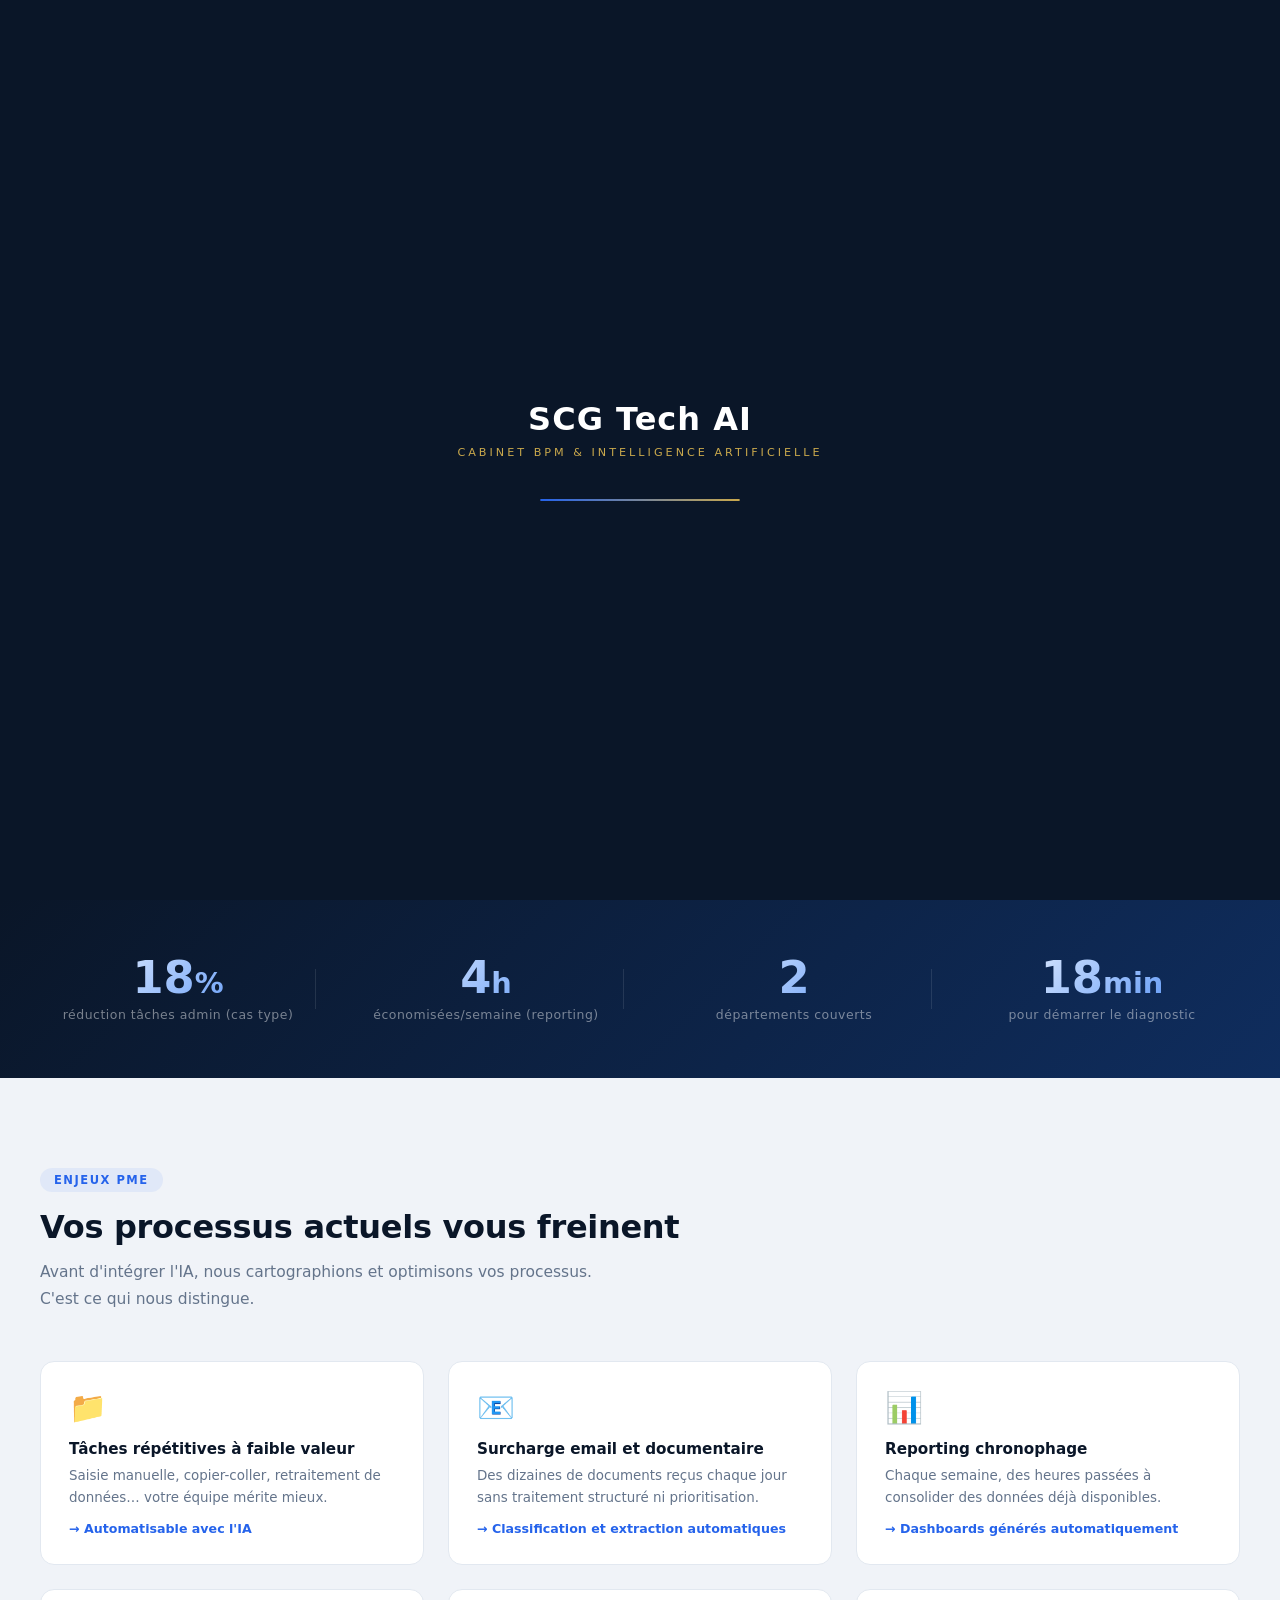
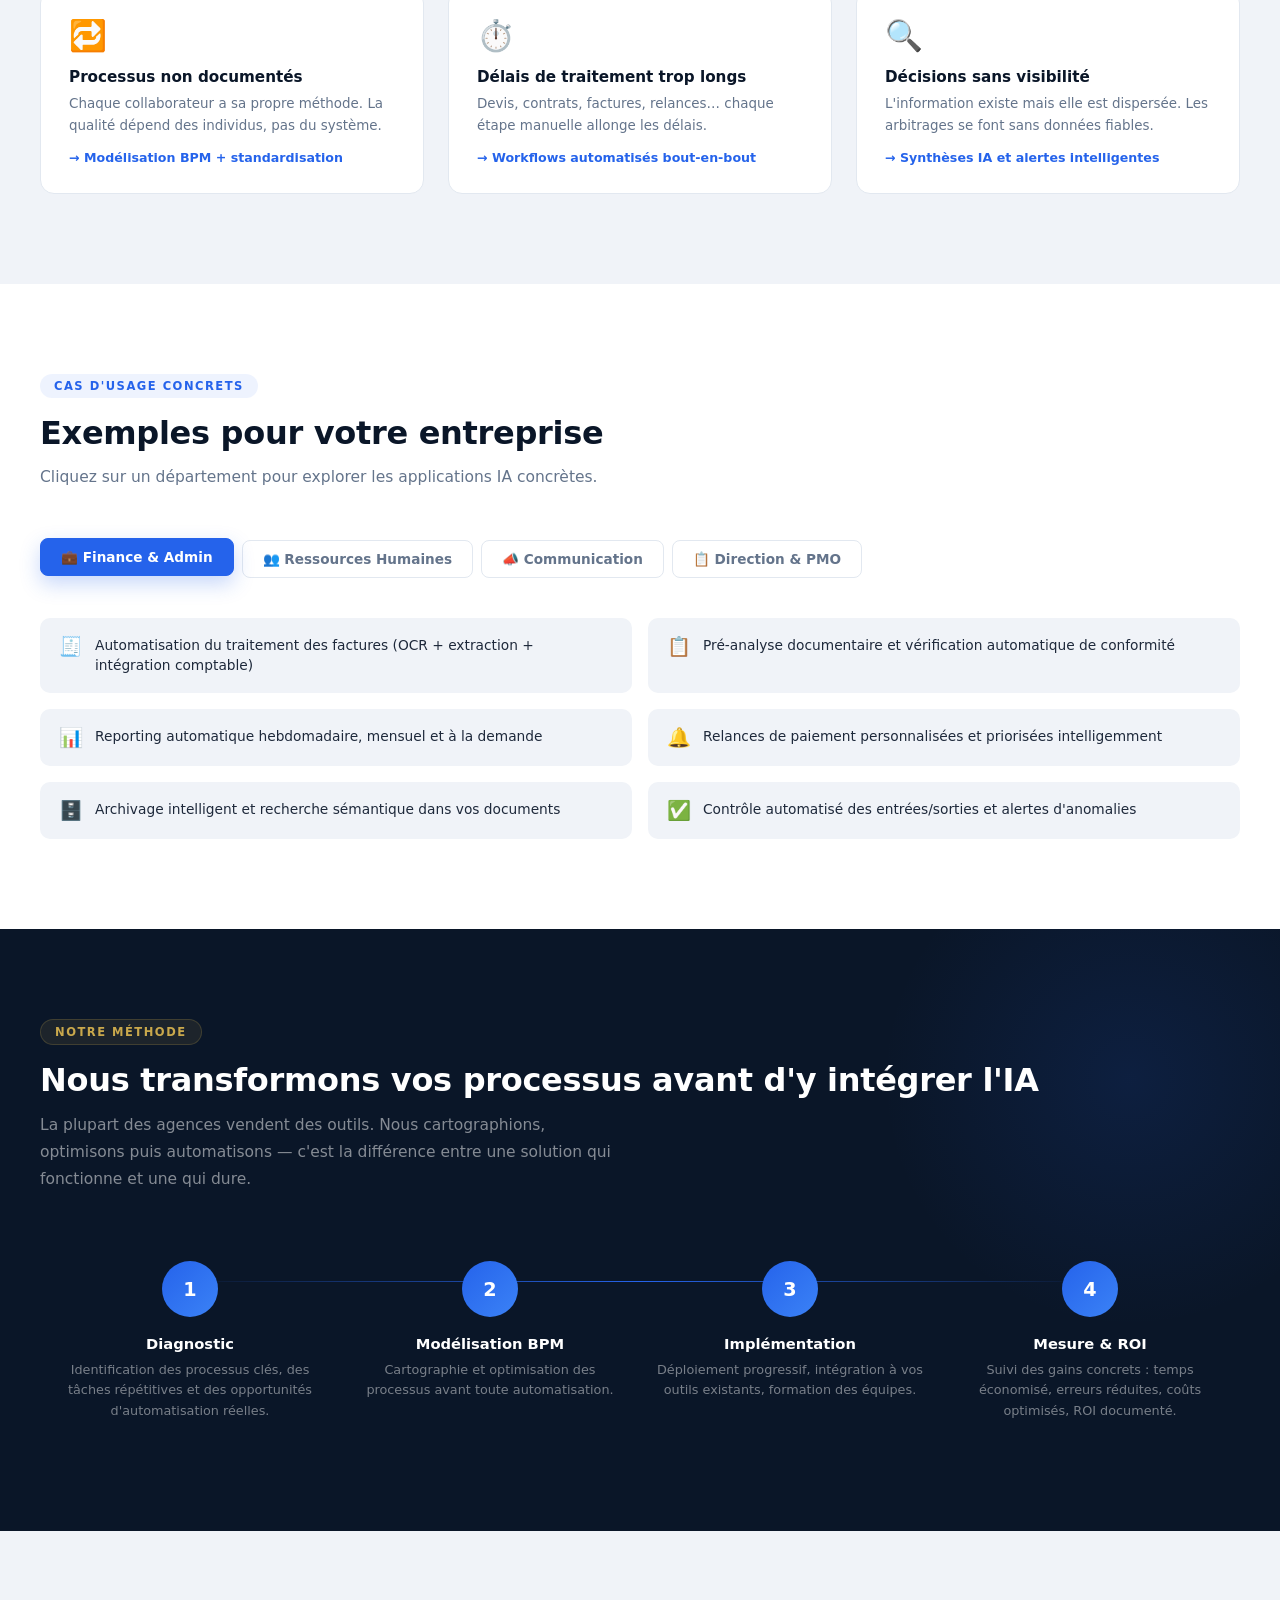
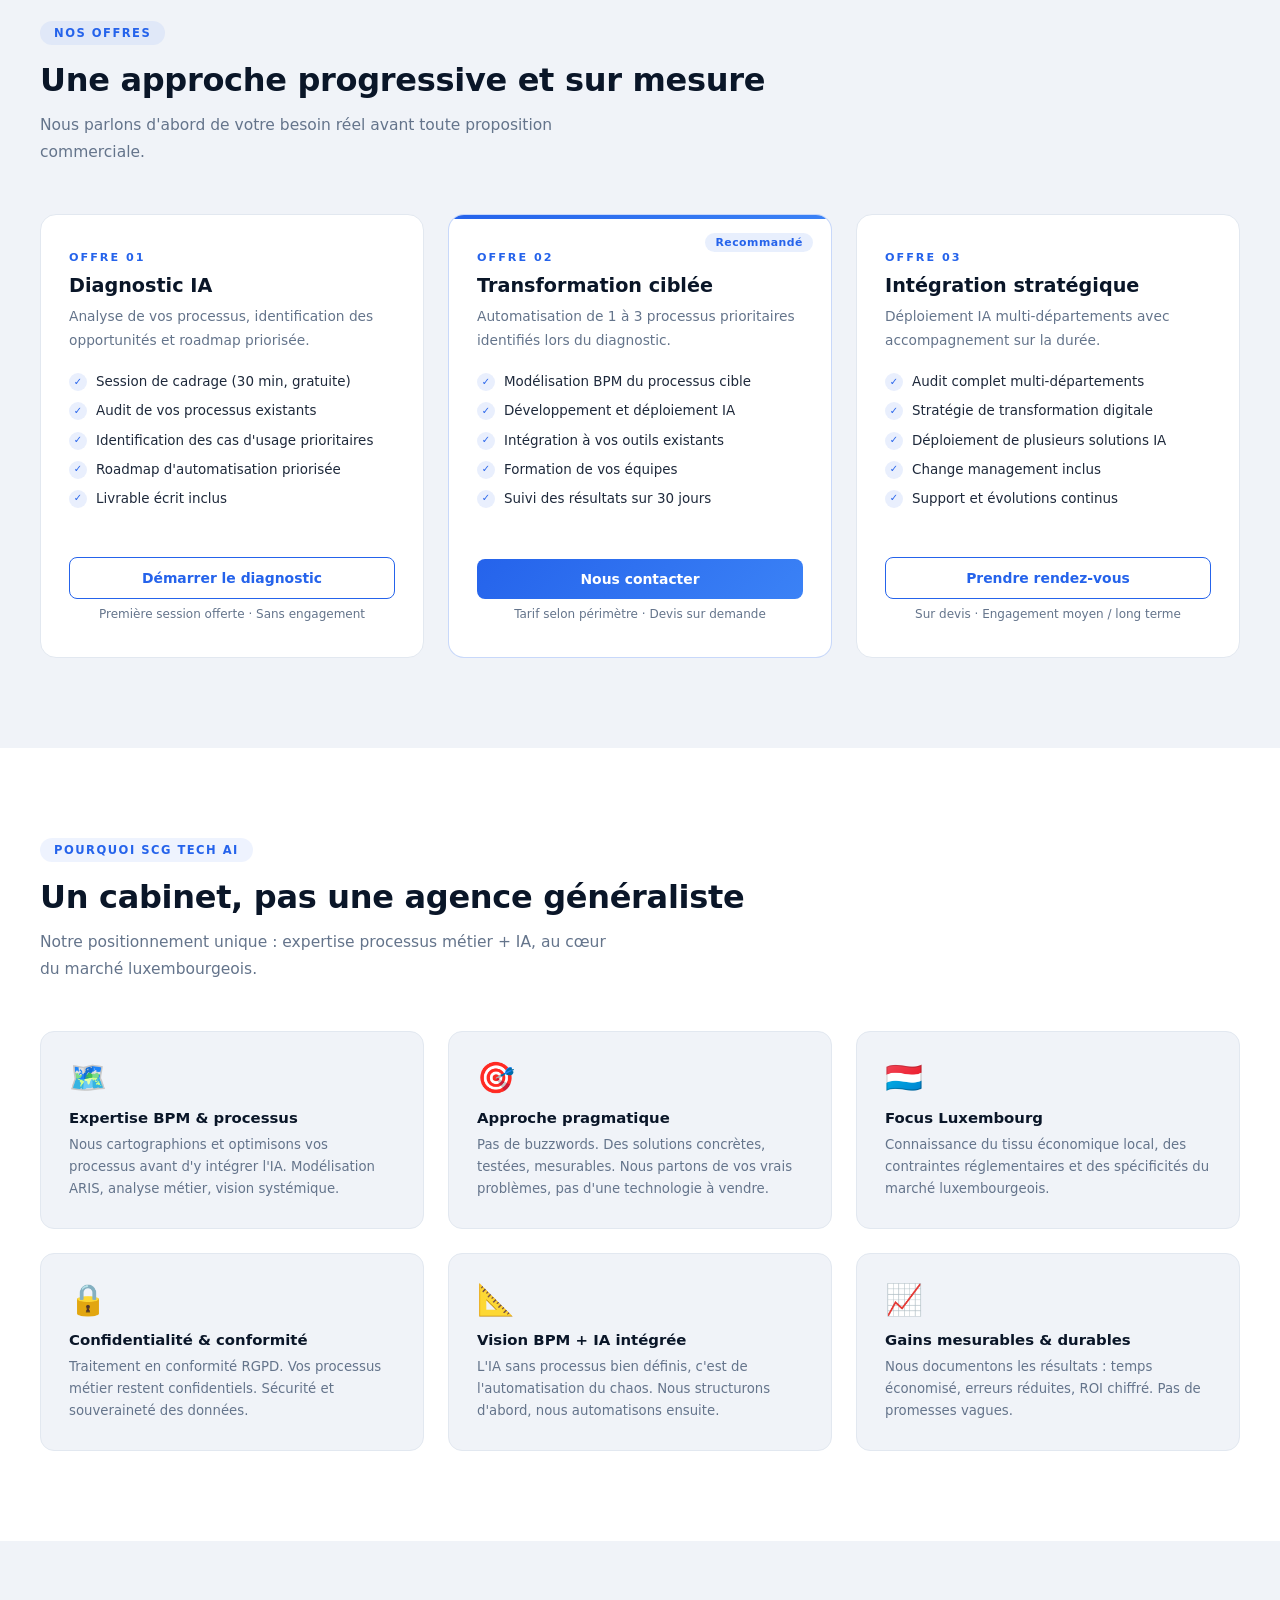
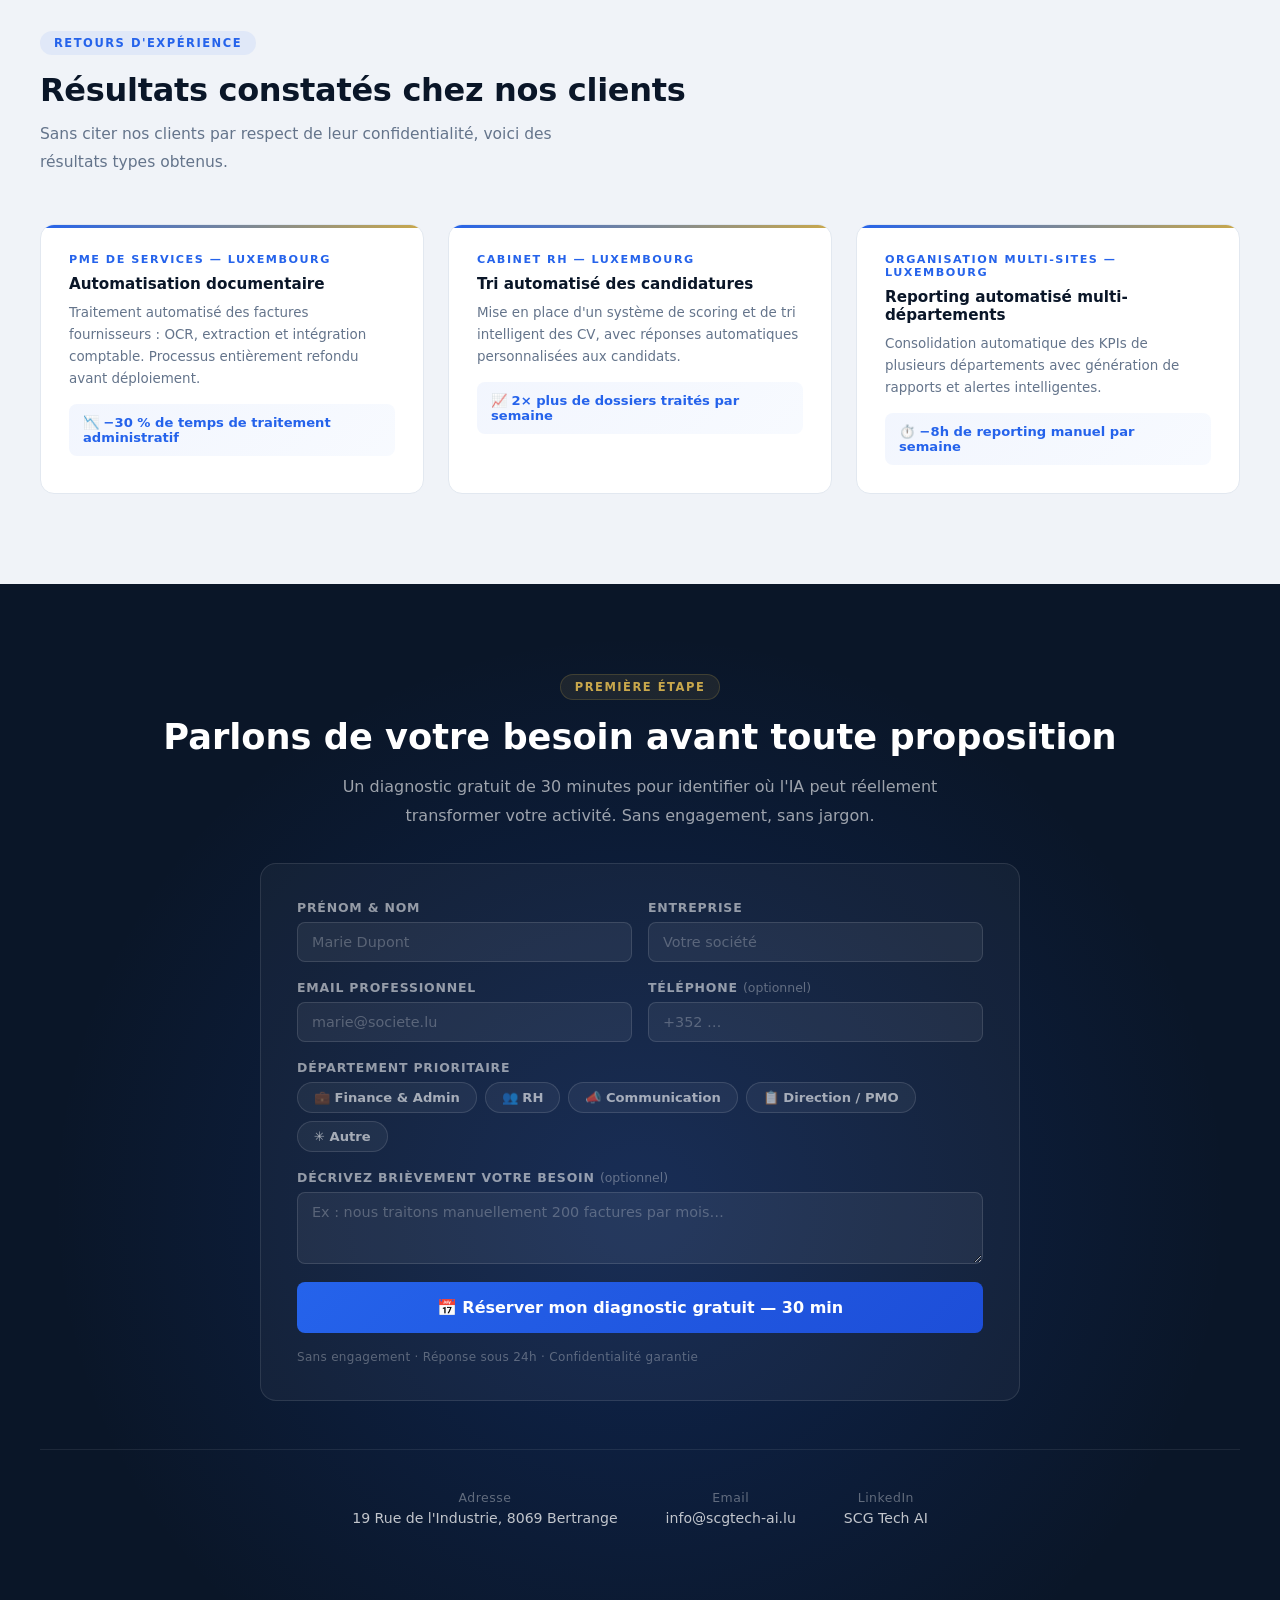
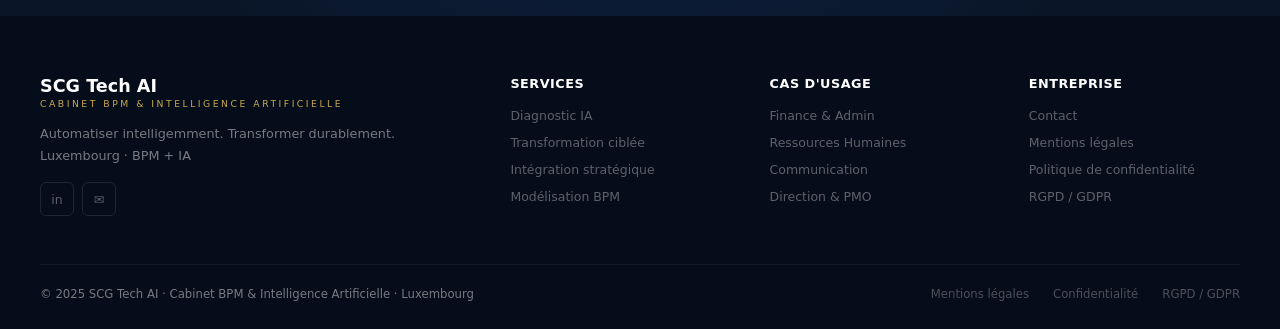
==== index.html @ 3c5a9701 "Rename remixed-bf9fddca (2).html to index.html" ====
<!DOCTYPE html>
<html lang="fr">
<head>
<meta charset="UTF-8">
<meta name="viewport" content="width=device-width, initial-scale=1.0">
<title>SCG Tech AI — L'IA au service de vos processus métier | Luxembourg</title>
<style>
*{margin:0;padding:0;box-sizing:border-box}
:root{
  --navy:#0a1628;--blue:#0f2d5e;--accent:#2563eb;--accent2:#3b82f6;
  --gold:#c9a84c;--gray:#f0f3f8;--text:#1e293b;--muted:#64748b;--white:#fff;
}
html{scroll-behavior:smooth}
body{font-family:'Segoe UI',system-ui,sans-serif;color:var(--text);overflow-x:hidden;background:var(--white)}

/* LOADER */
#loader{position:fixed;inset:0;background:var(--navy);z-index:99999;display:flex;flex-direction:column;align-items:center;justify-content:center;transition:opacity .6s,visibility .6s}
#loader.hide{opacity:0;visibility:hidden}
.loader-logo{font-size:2rem;font-weight:900;color:var(--white);letter-spacing:1px;margin-bottom:8px;animation:pulse 1s ease-in-out infinite}
.loader-sub{font-size:.7rem;color:var(--gold);letter-spacing:3px;text-transform:uppercase;margin-bottom:40px}
.loader-bar-wrap{width:200px;height:2px;background:rgba(255,255,255,.1);border-radius:2px;overflow:hidden}
.loader-bar{height:100%;width:0;background:linear-gradient(90deg,var(--accent),var(--gold));border-radius:2px;transition:width .05s linear}
@keyframes pulse{0%,100%{opacity:.7}50%{opacity:1}}

/* CURSOR */
.cur{width:10px;height:10px;background:var(--accent);border-radius:50%;position:fixed;pointer-events:none;z-index:9999;transition:transform .12s,background .2s;transform:translate(-50%,-50%)}
.cur-ring{width:32px;height:32px;border:1.5px solid rgba(37,99,235,.5);border-radius:50%;position:fixed;pointer-events:none;z-index:9998;transform:translate(-50%,-50%);transition:width .2s,height .2s,border-color .2s}
.cur.hov{transform:translate(-50%,-50%) scale(2.5);background:var(--gold)}
.cur-ring.hov{width:48px;height:48px;border-color:rgba(201,168,76,.6)}

/* LANG SWITCHER */
.lang-switch{display:flex;gap:4px;align-items:center}
.lang-btn{background:transparent;border:1px solid rgba(255,255,255,.2);color:rgba(255,255,255,.6);padding:5px 10px;border-radius:5px;font-size:.78rem;font-weight:700;cursor:pointer;transition:all .25s;letter-spacing:.5px;font-family:inherit}
.lang-btn.active{background:var(--gold);border-color:var(--gold);color:var(--navy)}
.lang-btn:not(.active):hover{border-color:rgba(255,255,255,.5);color:var(--white)}

/* HEADER */
header{position:fixed;top:0;width:100%;z-index:1000;transition:all .5s}
header.scrolled{background:rgba(10,22,40,.96);backdrop-filter:blur(20px);border-bottom:1px solid rgba(255,255,255,.06)}
nav{max-width:1200px;margin:0 auto;padding:0 40px;display:flex;justify-content:space-between;align-items:center;height:72px;gap:1rem}
.logo{display:flex;flex-direction:column;line-height:1.15}
.logo-main{font-size:1.2rem;font-weight:900;color:var(--white);letter-spacing:.5px}
.logo-sub{font-size:.58rem;color:var(--gold);letter-spacing:2.5px;text-transform:uppercase}
.nav-links{display:flex;list-style:none;gap:1.5rem}
.nav-links a{color:rgba(255,255,255,.65);text-decoration:none;font-size:.85rem;font-weight:500;position:relative;transition:color .2s}
.nav-links a::after{content:'';position:absolute;bottom:-4px;left:0;width:0;height:1px;background:var(--gold);transition:width .35s}
.nav-links a:hover{color:var(--white)}
.nav-links a:hover::after{width:100%}
.nav-right{display:flex;align-items:center;gap:12px}
.nav-cta{background:var(--accent);color:var(--white);padding:9px 18px;border-radius:6px;font-size:.82rem;font-weight:700;text-decoration:none;transition:all .3s;white-space:nowrap}
.nav-cta:hover{box-shadow:0 6px 20px rgba(37,99,235,.5);transform:translateY(-1px)}

/* HERO */
.hero{min-height:100vh;background:var(--navy);position:relative;display:flex;align-items:center;overflow:hidden}
canvas#ptc{position:absolute;inset:0}
.hero-grid{position:absolute;inset:0;background-image:linear-gradient(rgba(37,99,235,.04) 1px,transparent 1px),linear-gradient(90deg,rgba(37,99,235,.04) 1px,transparent 1px);background-size:64px 64px;animation:gridDrift 25s linear infinite}
@keyframes gridDrift{to{transform:translateY(64px)}}
.hero-orb1{position:absolute;width:700px;height:700px;background:radial-gradient(circle,rgba(37,99,235,.18) 0%,transparent 65%);top:-200px;right:-150px;animation:orbFloat 7s ease-in-out infinite}
.hero-orb2{position:absolute;width:400px;height:400px;background:radial-gradient(circle,rgba(201,168,76,.08) 0%,transparent 65%);bottom:-100px;left:50px;animation:orbFloat 9s ease-in-out infinite reverse}
@keyframes orbFloat{0%,100%{transform:translate(0,0) scale(1)}50%{transform:translate(20px,-30px) scale(1.05)}}
.hero-inner{max-width:1200px;margin:0 auto;padding:0 40px;position:relative;z-index:2;display:grid;grid-template-columns:1fr 1fr;gap:4rem;align-items:center;width:100%}
.hero-badge{display:inline-flex;align-items:center;gap:8px;background:rgba(201,168,76,.1);border:1px solid rgba(201,168,76,.3);color:var(--gold);padding:7px 16px;border-radius:30px;font-size:.72rem;font-weight:700;letter-spacing:1.5px;text-transform:uppercase;margin-bottom:1.5rem}
.badge-dot{width:6px;height:6px;background:var(--gold);border-radius:50%;animation:blink 1.5s infinite}
@keyframes blink{0%,100%{opacity:1}50%{opacity:.2}}
.hero h1{font-size:3rem;font-weight:900;color:var(--white);line-height:1.15;margin-bottom:1.2rem;letter-spacing:-.5px}
.typed-text{color:transparent;background:linear-gradient(135deg,var(--accent2),var(--gold));-webkit-background-clip:text;-webkit-text-fill-color:transparent;background-clip:text}
.typed-cursor{color:var(--gold);animation:blink 1s infinite;font-weight:300}
.hero-sub{font-size:1rem;color:rgba(255,255,255,.65);margin-bottom:1.5rem;line-height:1.8;max-width:460px}
.hero-intro{background:rgba(255,255,255,.04);border-left:2px solid var(--gold);padding:14px 18px;border-radius:0 8px 8px 0;margin-bottom:2rem;font-size:.86rem;color:rgba(255,255,255,.68);line-height:1.8;max-width:480px}
.hero-btns{display:flex;gap:12px;flex-wrap:wrap}
.btn-p{background:linear-gradient(135deg,var(--accent),#1d4ed8);color:var(--white);padding:14px 26px;border-radius:8px;font-weight:700;font-size:.9rem;text-decoration:none;transition:all .3s;position:relative;overflow:hidden;display:inline-flex;align-items:center;gap:8px;border:none;cursor:pointer;font-family:inherit}
.btn-p:hover{transform:translateY(-3px);box-shadow:0 14px 36px rgba(37,99,235,.45)}
.btn-o{background:transparent;color:var(--white);padding:14px 26px;border-radius:8px;border:1px solid rgba(255,255,255,.25);font-weight:600;font-size:.9rem;text-decoration:none;transition:all .3s}
.btn-o:hover{border-color:var(--gold);color:var(--gold);transform:translateY(-3px)}
.hero-cards{display:flex;flex-direction:column;gap:10px}
.hc{background:rgba(255,255,255,.04);border:1px solid rgba(255,255,255,.07);border-radius:12px;padding:14px 18px;display:flex;align-items:center;gap:14px;cursor:default;position:relative;overflow:hidden;transition:all .4s}
.hc::before{content:'';position:absolute;left:0;top:0;bottom:0;width:3px;background:linear-gradient(to bottom,var(--accent),var(--gold));transform:scaleY(0);transition:transform .4s;transform-origin:bottom}
.hc:hover::before{transform:scaleY(1)}
.hc:hover{background:rgba(37,99,235,.1);border-color:rgba(37,99,235,.3);transform:translateX(6px)}
.hc-ico{font-size:1.3rem;min-width:28px;text-align:center}
.hc-t{font-weight:700;color:var(--white);font-size:.87rem;margin-bottom:2px}
.hc-d{font-size:.75rem;color:rgba(255,255,255,.45);line-height:1.4}
.hero-scroll{position:absolute;bottom:32px;left:50%;transform:translateX(-50%);display:flex;flex-direction:column;align-items:center;gap:6px;color:rgba(255,255,255,.25);font-size:.68rem;letter-spacing:1.5px;text-transform:uppercase;z-index:2;cursor:pointer;transition:color .3s}
.hero-scroll:hover{color:rgba(255,255,255,.5)}
.scroll-mouse{width:22px;height:36px;border:1.5px solid rgba(255,255,255,.2);border-radius:20px;position:relative}
.scroll-dot{width:4px;height:4px;background:rgba(255,255,255,.4);border-radius:50%;position:absolute;top:8px;left:50%;transform:translateX(-50%);animation:scrollDot 2s ease-in-out infinite}
@keyframes scrollDot{0%{opacity:1;transform:translateX(-50%) translateY(0)}100%{opacity:0;transform:translateX(-50%) translateY(14px)}}

/* COUNTERS */
.counters{background:linear-gradient(135deg,var(--navy),var(--blue));padding:56px 40px}
.counters-in{max-width:1200px;margin:0 auto;display:grid;grid-template-columns:repeat(4,1fr);gap:2rem;text-align:center}
.cnt{position:relative}
.cnt::after{content:'';position:absolute;top:50%;right:0;width:1px;height:40px;transform:translateY(-50%);background:rgba(255,255,255,.1)}
.cnt:last-child::after{display:none}
.cnt-val{font-size:2.8rem;font-weight:900;line-height:1;margin-bottom:6px;background:linear-gradient(135deg,var(--white),var(--accent2));-webkit-background-clip:text;-webkit-text-fill-color:transparent;background-clip:text}
.cnt-suf{font-size:1.8rem}
.cnt-lbl{font-size:.78rem;color:rgba(255,255,255,.45);letter-spacing:.5px}

/* SECTION */
section{padding:90px 40px}
.si{max-width:1200px;margin:0 auto}
.stag{display:inline-block;background:rgba(37,99,235,.08);color:var(--accent);padding:5px 14px;border-radius:20px;font-size:.72rem;font-weight:700;letter-spacing:1.5px;text-transform:uppercase;margin-bottom:1rem}
.stit{font-size:2rem;font-weight:900;color:var(--navy);margin-bottom:.8rem;letter-spacing:-.3px}
.sdesc{font-size:.97rem;color:var(--muted);max-width:580px;line-height:1.75;margin-bottom:3rem}

/* PROBLEMS */
.problems{background:var(--gray)}
.pg{display:grid;grid-template-columns:repeat(3,1fr);gap:1.5rem}
.pc{background:var(--white);border-radius:14px;padding:28px;border:1px solid #e2e8f0;transition:all .4s;cursor:default;position:relative;overflow:hidden}
.pc-line{position:absolute;bottom:0;left:0;right:0;height:3px;background:linear-gradient(90deg,var(--accent),var(--accent2));transform:scaleX(0);transition:transform .45s;transform-origin:left}
.pc:hover .pc-line{transform:scaleX(1)}
.pc:hover{transform:translateY(-6px);box-shadow:0 20px 48px rgba(15,31,61,.1)}
.pc-ico{font-size:1.9rem;margin-bottom:14px;display:block;transition:transform .3s}
.pc:hover .pc-ico{transform:scale(1.18) rotate(-5deg)}
.pc h3{font-size:.95rem;font-weight:800;color:var(--navy);margin-bottom:7px}
.pc p{font-size:.84rem;color:var(--muted);line-height:1.65;margin-bottom:12px}
.pc-sol{font-size:.79rem;font-weight:700;color:var(--accent)}

/* TABS */
.usecases{background:var(--white)}
.tabs{display:flex;gap:8px;margin-bottom:2.5rem;flex-wrap:wrap}
.tab{padding:10px 20px;border-radius:8px;border:1.5px solid #e2e8f0;font-size:.85rem;font-weight:600;cursor:pointer;transition:all .3s;background:var(--white);color:var(--muted);font-family:inherit}
.tab.active{background:var(--accent);color:var(--white);border-color:var(--accent);box-shadow:0 8px 20px rgba(37,99,235,.25);transform:translateY(-2px)}
.tab:not(.active):hover{border-color:var(--accent);color:var(--accent);transform:translateY(-2px)}
.tab-panel{display:none;animation:tabIn .35s ease}
.tab-panel.active{display:grid;grid-template-columns:1fr 1fr;gap:1rem}
@keyframes tabIn{from{opacity:0;transform:translateY(8px)}to{opacity:1;transform:translateY(0)}}
.uci{background:var(--gray);border-radius:10px;padding:16px 18px;display:flex;align-items:flex-start;gap:12px;border:1px solid transparent;transition:all .35s;cursor:default}
.uci:hover{background:rgba(37,99,235,.05);border-color:rgba(37,99,235,.15);transform:translateX(5px)}
.uci-ico{font-size:1.2rem;min-width:24px}
.uci-txt{font-size:.86rem;color:var(--text);line-height:1.5;font-weight:500}

/* METHODOLOGY */
.methodology{background:var(--navy);position:relative;overflow:hidden}
.mgl{position:absolute;width:500px;height:500px;background:radial-gradient(circle,rgba(37,99,235,.12) 0%,transparent 70%);top:-100px;right:-100px;pointer-events:none}
.methodology .stag{background:rgba(201,168,76,.1);color:var(--gold);border:1px solid rgba(201,168,76,.2)}
.methodology .stit{color:var(--white)}
.methodology .sdesc{color:rgba(255,255,255,.5)}
.steps{display:grid;grid-template-columns:repeat(4,1fr);gap:0;position:relative}
.steps-line{position:absolute;top:40px;left:12%;right:12%;height:1px;background:linear-gradient(90deg,transparent,rgba(37,99,235,.5),var(--accent),rgba(37,99,235,.5),transparent)}
.stp{text-align:center;padding:20px 16px;position:relative;z-index:1;cursor:default}
.stp-n{width:56px;height:56px;background:linear-gradient(135deg,var(--accent),var(--accent2));color:var(--white);border-radius:50%;display:flex;align-items:center;justify-content:center;font-size:1.2rem;font-weight:900;margin:0 auto 18px;transition:all .35s;box-shadow:0 0 0 0 rgba(37,99,235,.3)}
.stp:hover .stp-n{box-shadow:0 0 0 12px rgba(37,99,235,.15);transform:scale(1.12)}
.stp h3{font-size:.92rem;font-weight:800;color:var(--white);margin-bottom:8px}
.stp p{font-size:.8rem;color:rgba(255,255,255,.45);line-height:1.6}

/* OFFERS */
.offers{background:var(--gray)}
.og{display:grid;grid-template-columns:repeat(3,1fr);gap:1.5rem}
.ofc{background:var(--white);border-radius:16px;padding:36px 28px;border:1px solid #e2e8f0;transition:all .45s;position:relative;overflow:hidden;display:flex;flex-direction:column}
.ofc-top-bar{position:absolute;top:0;left:0;right:0;height:4px;background:linear-gradient(90deg,var(--accent),var(--accent2));transform:scaleX(0);transition:transform .4s;transform-origin:left}
.ofc.feat .ofc-top-bar,.ofc:hover .ofc-top-bar{transform:scaleX(1)}
.ofc.feat{border-color:rgba(37,99,235,.25);border-width:1.5px}
.ofc:hover{transform:translateY(-8px);box-shadow:0 28px 60px rgba(15,31,61,.12)}
.feat-badge{position:absolute;top:18px;right:18px;background:rgba(37,99,235,.1);color:var(--accent);font-size:.68rem;font-weight:700;padding:3px 10px;border-radius:20px;letter-spacing:.5px}
.ofc-num{font-size:.7rem;font-weight:700;color:var(--accent);letter-spacing:2px;text-transform:uppercase;margin-bottom:10px}
.ofc h3{font-size:1.2rem;font-weight:900;color:var(--navy);margin-bottom:8px}
.ofc-desc{font-size:.86rem;color:var(--muted);margin-bottom:20px;line-height:1.7}
.ofc-feats{list-style:none;display:flex;flex-direction:column;gap:9px;margin-bottom:auto;padding-bottom:24px}
.ofc-feats li{font-size:.84rem;color:var(--text);display:flex;align-items:flex-start;gap:9px;line-height:1.5}
.fchk{width:18px;height:18px;min-width:18px;background:rgba(37,99,235,.1);border-radius:50%;display:flex;align-items:center;justify-content:center;font-size:.62rem;color:var(--accent);font-weight:700;margin-top:1px}
.obtn{display:block;text-align:center;padding:12px;border-radius:8px;font-weight:700;font-size:.87rem;text-decoration:none;transition:all .3s;margin-top:24px}
.obtn-o{border:1.5px solid var(--accent);color:var(--accent)}
.obtn-o:hover{background:var(--accent);color:var(--white)}
.obtn-f{background:linear-gradient(135deg,var(--accent),var(--accent2));color:var(--white)}
.obtn-f:hover{transform:translateY(-2px);box-shadow:0 8px 24px rgba(37,99,235,.35)}
.onote{font-size:.75rem;color:var(--muted);text-align:center;margin-top:8px}

/* WHY */
.why{background:var(--white)}
.wg{display:grid;grid-template-columns:repeat(3,1fr);gap:1.5rem}
.wc{padding:28px;border-radius:14px;background:var(--gray);border:1px solid #e2e8f0;transition:all .4s;cursor:default;overflow:hidden;position:relative}
.wc::after{content:'';position:absolute;inset:0;background:linear-gradient(135deg,rgba(37,99,235,.05),transparent);opacity:0;transition:opacity .4s}
.wc:hover::after{opacity:1}
.wc:hover{transform:translateY(-5px);box-shadow:0 16px 40px rgba(15,31,61,.08);border-color:rgba(37,99,235,.2)}
.wc-ico{font-size:1.9rem;margin-bottom:13px;display:block;transition:transform .3s;position:relative;z-index:1}
.wc:hover .wc-ico{transform:scale(1.2) rotate(-6deg)}
.wc h3{font-size:.93rem;font-weight:800;color:var(--navy);margin-bottom:7px;position:relative;z-index:1}
.wc p{font-size:.83rem;color:var(--muted);line-height:1.65;position:relative;z-index:1}

/* CASES */
.cases{background:var(--gray)}
.cg{display:grid;grid-template-columns:repeat(3,1fr);gap:1.5rem}
.cc{background:var(--white);border-radius:14px;padding:28px;border:1px solid #e2e8f0;transition:all .4s;overflow:hidden;position:relative}
.cc-line{position:absolute;top:0;left:0;right:0;height:3px;background:linear-gradient(90deg,var(--accent),var(--gold))}
.cc:hover{transform:translateY(-6px);box-shadow:0 20px 50px rgba(15,31,61,.1)}
.cc-sec{font-size:.7rem;font-weight:700;color:var(--accent);letter-spacing:1.5px;text-transform:uppercase;margin-bottom:9px}
.cc h3{font-size:.95rem;font-weight:800;color:var(--navy);margin-bottom:9px}
.cc p{font-size:.84rem;color:var(--muted);line-height:1.65}
.cc-res{margin-top:14px;background:linear-gradient(135deg,rgba(37,99,235,.06),rgba(59,130,246,.04));border-radius:8px;padding:11px 14px;font-size:.82rem;color:var(--accent);font-weight:700;display:flex;align-items:center;gap:8px}

/* CTA / FORM */
.cta-f{background:var(--navy);position:relative;overflow:hidden;text-align:center}
.cta-bg-glow{position:absolute;inset:0;background:radial-gradient(ellipse at 50% 60%,rgba(37,99,235,.2) 0%,transparent 65%)}
.cta-f h2{font-size:2.2rem;font-weight:900;color:var(--white);margin-bottom:1rem;position:relative;z-index:1}
.cta-f>div>p{font-size:1rem;color:rgba(255,255,255,.6);max-width:600px;margin:0 auto 2rem;line-height:1.8;position:relative;z-index:1}
.cta-contacts{display:flex;justify-content:center;gap:3rem;flex-wrap:wrap;padding-top:2.5rem;border-top:1px solid rgba(255,255,255,.08);position:relative;z-index:1;margin-top:3rem}
.ctact{display:flex;flex-direction:column;align-items:center;gap:5px}
.ctact span{font-size:.78rem;color:rgba(255,255,255,.35);letter-spacing:.5px}
.ctact a{font-size:.88rem;color:rgba(255,255,255,.75);text-decoration:none;font-weight:500;transition:color .2s}
.ctact a:hover{color:var(--white)}
.diag-form{background:rgba(255,255,255,.04);border:1px solid rgba(255,255,255,.1);border-radius:16px;padding:36px;margin:0 auto 2rem;max-width:760px;text-align:left;position:relative;z-index:1}
.form-grid{display:flex;flex-direction:column;gap:18px}
.fg-row{display:grid;grid-template-columns:1fr 1fr;gap:16px}
.fi-wrap{display:flex;flex-direction:column;gap:7px}
.fi-wrap label{font-size:.78rem;font-weight:700;color:rgba(255,255,255,.55);letter-spacing:.8px;text-transform:uppercase}
.fi-wrap .opt{font-weight:400;text-transform:none;letter-spacing:0;opacity:.6}
.fi-wrap input,.fi-wrap textarea{background:rgba(255,255,255,.06);border:1px solid rgba(255,255,255,.12);border-radius:8px;padding:11px 14px;color:var(--white);font-size:.9rem;font-family:inherit;transition:all .3s;outline:none;resize:vertical}
.fi-wrap input::placeholder,.fi-wrap textarea::placeholder{color:rgba(255,255,255,.25)}
.fi-wrap input:focus,.fi-wrap textarea:focus{border-color:rgba(37,99,235,.6);background:rgba(37,99,235,.08);box-shadow:0 0 0 3px rgba(37,99,235,.15)}
.dept-chips{display:flex;flex-wrap:wrap;gap:8px}
.chip{background:rgba(255,255,255,.05);border:1px solid rgba(255,255,255,.12);border-radius:30px;padding:7px 16px;color:rgba(255,255,255,.6);font-size:.82rem;font-weight:600;cursor:pointer;transition:all .25s;font-family:inherit}
.chip:hover{border-color:rgba(37,99,235,.5);color:var(--white)}
.chip.selected{background:rgba(37,99,235,.25);border-color:var(--accent);color:var(--white)}
.submit-btn{border:none;cursor:pointer;width:100%}
.form-note{font-size:.75rem;color:rgba(255,255,255,.3);text-align:center;margin-top:10px;letter-spacing:.3px}
.form-error{background:rgba(220,53,69,.15);border:1px solid rgba(220,53,69,.4);color:#ff8a8a;border-radius:8px;padding:10px 14px;font-size:.84rem;margin-bottom:10px;width:100%}
.diag-success{background:rgba(255,255,255,.04);border:1px solid rgba(37,99,235,.3);border-radius:16px;padding:48px 36px;margin:0 auto 2rem;max-width:600px;text-align:center;position:relative;z-index:1;animation:fadeUp .5s ease}
.success-ico{font-size:3rem;margin-bottom:16px}
.diag-success h3{font-size:1.5rem;font-weight:900;color:var(--white);margin-bottom:12px}
.diag-success p{font-size:.95rem;color:rgba(255,255,255,.65);line-height:1.7;margin-bottom:8px}
.diag-success a{color:var(--accent2);text-decoration:none}

/* FOOTER */
footer{background:#050d1a;color:rgba(255,255,255,.45);padding:60px 40px 28px}
.fi{max-width:1200px;margin:0 auto}
.fg{display:grid;grid-template-columns:2fr 1fr 1fr 1fr;gap:3rem;margin-bottom:3rem}
.flm{font-size:1.1rem;color:var(--white);font-weight:900;display:block;margin-bottom:2px}
.fls{font-size:.58rem;color:var(--gold);letter-spacing:2.5px;text-transform:uppercase;display:block;margin-bottom:14px}
.fb p{font-size:.8rem;line-height:1.7;margin-bottom:16px}
.fsoc{display:flex;gap:8px}
.soc{width:34px;height:34px;border:1px solid rgba(255,255,255,.1);border-radius:6px;display:flex;align-items:center;justify-content:center;color:rgba(255,255,255,.35);text-decoration:none;font-size:.78rem;transition:all .3s}
.soc:hover{border-color:var(--accent);color:var(--white);background:rgba(37,99,235,.15)}
.fc h4{color:var(--white);font-size:.8rem;font-weight:700;margin-bottom:14px;letter-spacing:.5px;text-transform:uppercase}
.fc ul{list-style:none;display:flex;flex-direction:column;gap:8px}
.fc li a{font-size:.78rem;color:rgba(255,255,255,.35);text-decoration:none;transition:all .25s}
.fc li a:hover{color:rgba(255,255,255,.8);padding-left:4px}
.fbot{border-top:1px solid rgba(255,255,255,.06);padding-top:22px;display:flex;justify-content:space-between;align-items:center;font-size:.73rem;flex-wrap:wrap;gap:10px}
.flegal{display:flex;gap:1.5rem}
.flegal a{color:rgba(255,255,255,.28);text-decoration:none;transition:color .2s}
.flegal a:hover{color:rgba(255,255,255,.6)}

/* ANIMATIONS */
.rv{opacity:0;transform:translateY(30px);transition:opacity .65s cubic-bezier(.23,1,.32,1),transform .65s cubic-bezier(.23,1,.32,1)}
.rv.show{opacity:1;transform:translateY(0)}
.rv-l{opacity:0;transform:translateX(-30px);transition:opacity .65s cubic-bezier(.23,1,.32,1),transform .65s cubic-bezier(.23,1,.32,1)}
.rv-l.show{opacity:1;transform:translateX(0)}
.rv-r{opacity:0;transform:translateX(30px);transition:opacity .65s cubic-bezier(.23,1,.32,1),transform .65s cubic-bezier(.23,1,.32,1)}
.rv-r.show{opacity:1;transform:translateX(0)}
@keyframes fadeUp{from{opacity:0;transform:translateY(24px)}to{opacity:1;transform:translateY(0)}}

/* RESPONSIVE */
@media(max-width:900px){
  .hero-inner,.tab-panel.active,.pg,.og,.wg,.cg{grid-template-columns:1fr 1fr}
  .hero-cards{display:none}
  .steps{grid-template-columns:1fr 1fr}.steps-line{display:none}
  .counters-in{grid-template-columns:1fr 1fr}
  .fg{grid-template-columns:1fr 1fr}
  .nav-links{display:none}
}
@media(max-width:600px){
  section{padding:70px 20px}
  .hero h1{font-size:2rem}
  .pg,.og,.wg,.cg,.tab-panel.active,.steps,.counters-in{grid-template-columns:1fr}
  .fg{grid-template-columns:1fr}
  nav{padding:0 20px}
  .fg-row{grid-template-columns:1fr}
  .diag-form{padding:22px}
}
</style>
</head>
<body>

<!-- LOADER -->
<div id="loader">
  <div class="loader-logo">SCG Tech AI</div>
  <div class="loader-sub">Cabinet BPM & Intelligence Artificielle</div>
  <div class="loader-bar-wrap"><div class="loader-bar" id="lbar"></div></div>
</div>

<!-- CURSOR -->
<div class="cur" id="cur"></div>
<div class="cur-ring" id="curRing"></div>

<!-- HEADER -->
<header id="hdr">
  <nav>
    <div class="logo">
      <span class="logo-main">SCG Tech AI</span>
      <span class="logo-sub" data-fr="Cabinet BPM & Intelligence Artificielle" data-en="BPM & Artificial Intelligence Firm">Cabinet BPM & Intelligence Artificielle</span>
    </div>
    <ul class="nav-links">
      <li><a href="#problemes" data-fr="Enjeux" data-en="Challenges">Enjeux</a></li>
      <li><a href="#usecases" data-fr="Cas d'usage" data-en="Use Cases">Cas d'usage</a></li>
      <li><a href="#methodo" data-fr="Méthode" data-en="Method">Méthode</a></li>
      <li><a href="#offres" data-fr="Offres" data-en="Offers">Offres</a></li>
      <li><a href="#contact" data-fr="Contact" data-en="Contact">Contact</a></li>
    </ul>
    <div class="nav-right">
      <div class="lang-switch">
        <button class="lang-btn active" id="btnFR">FR</button>
        <button class="lang-btn" id="btnEN">EN</button>
      </div>
      <a href="#contact" class="nav-cta" data-fr="Diagnostic gratuit →" data-en="Free Diagnosis →">Diagnostic gratuit →</a>
    </div>
  </nav>
</header>

<!-- HERO -->
<section class="hero" id="accueil">
  <canvas id="ptc"></canvas>
  <div class="hero-grid"></div>
  <div class="hero-orb1"></div>
  <div class="hero-orb2"></div>
  <div class="hero-inner">
    <div>
      <div class="hero-badge"><span class="badge-dot"></span><span data-fr="🇱🇺 Luxembourg · BPM · IA" data-en="🇱🇺 Luxembourg · BPM · AI">🇱🇺 Luxembourg · BPM · IA</span></div>
      <h1><span data-fr="Automatisez vos" data-en="Automate your">Automatisez vos</span><br><span class="typed-text" id="typedTxt"></span><span class="typed-cursor">|</span></h1>
      <p class="hero-sub" data-fr="Réduisez les tâches répétitives, améliorez la productivité et structurez votre transformation digitale." data-en="Reduce repetitive tasks, improve productivity and structure your digital transformation.">Réduisez les tâches répétitives, améliorez la productivité et structurez votre transformation digitale.</p>
      <div class="hero-intro" data-fr="Chez SCG Tech AI, nous aidons les PME et organisations luxembourgeoises à moderniser leurs processus métier grâce à une approche combinant analyse métier, optimisation BPM et intelligence artificielle. Notre objectif : des gains mesurables, réalistes et durables." data-en="At SCG Tech AI, we help Luxembourg SMEs and organisations modernise their business processes through an approach combining business analysis, BPM optimisation and artificial intelligence. Our goal: measurable, realistic and lasting gains.">Chez SCG Tech AI, nous aidons les PME et organisations luxembourgeoises à moderniser leurs processus métier grâce à une approche combinant analyse métier, optimisation BPM et intelligence artificielle. Notre objectif : des gains mesurables, réalistes et durables.</div>
      <div class="hero-btns">
        <a href="#contact" class="btn-p" data-fr="📅 Diagnostic gratuit de 30 min" data-en="📅 Free 30-min Diagnosis">📅 Diagnostic gratuit de 30 min</a>
        <a href="#usecases" class="btn-o" data-fr="Voir les cas d'usage" data-en="See use cases">Voir les cas d'usage</a>
      </div>
    </div>
    <div class="hero-cards">
      <div class="hc"><div class="hc-ico">⚙️</div><div><div class="hc-t" data-fr="Réduire la charge administrative" data-en="Reduce administrative burden">Réduire la charge administrative</div><div class="hc-d" data-fr="Moins de saisie manuelle, moins d'erreurs, plus de temps utile." data-en="Less manual entry, fewer errors, more useful time.">Moins de saisie manuelle, moins d'erreurs, plus de temps utile.</div></div></div>
      <div class="hc"><div class="hc-ico">📧</div><div><div class="hc-t" data-fr="Automatiser emails & documents" data-en="Automate emails & documents">Automatiser emails & documents</div><div class="hc-d" data-fr="Traitement intelligent des flux documentaires entrants." data-en="Intelligent processing of incoming document flows.">Traitement intelligent des flux documentaires entrants.</div></div></div>
      <div class="hc"><div class="hc-ico">🔄</div><div><div class="hc-t" data-fr="Structurer les workflows internes" data-en="Structure internal workflows">Structurer les workflows internes</div><div class="hc-d" data-fr="Processus clairs, bien définis, avant toute automatisation." data-en="Clear, well-defined processes before any automation.">Processus clairs, bien définis, avant toute automatisation.</div></div></div>
      <div class="hc"><div class="hc-ico">🤝</div><div><div class="hc-t" data-fr="Optimiser la relation client" data-en="Optimise customer relations">Optimiser la relation client</div><div class="hc-d" data-fr="Réponses plus rapides, suivi automatisé, satisfaction renforcée." data-en="Faster responses, automated follow-up, improved satisfaction.">Réponses plus rapides, suivi automatisé, satisfaction renforcée.</div></div></div>
      <div class="hc"><div class="hc-ico">📊</div><div><div class="hc-t" data-fr="Accélérer la prise de décision" data-en="Accelerate decision-making">Accélérer la prise de décision</div><div class="hc-d" data-fr="Tableaux de bord IA, synthèses automatiques, alertes intelligentes." data-en="AI dashboards, automatic summaries, smart alerts.">Tableaux de bord IA, synthèses automatiques, alertes intelligentes.</div></div></div>
    </div>
  </div>
  <div class="hero-scroll" onclick="document.getElementById('counters').scrollIntoView({behavior:'smooth'})">
    <div class="scroll-mouse"><div class="scroll-dot"></div></div>
    <span data-fr="Découvrir" data-en="Discover">Découvrir</span>
  </div>
</section>

<!-- COUNTERS -->
<div class="counters" id="counters">
  <div class="counters-in">
    <div class="cnt"><div class="cnt-val"><span class="cv" data-t="30">0</span><span class="cnt-suf">%</span></div><div class="cnt-lbl" data-fr="réduction tâches admin (cas type)" data-en="admin task reduction (typical case)">réduction tâches admin (cas type)</div></div>
    <div class="cnt"><div class="cnt-val"><span class="cv" data-t="8">0</span><span class="cnt-suf">h</span></div><div class="cnt-lbl" data-fr="économisées/semaine (reporting)" data-en="saved/week (reporting)">économisées/semaine (reporting)</div></div>
    <div class="cnt"><div class="cnt-val"><span class="cv" data-t="4">0</span></div><div class="cnt-lbl" data-fr="départements couverts" data-en="departments covered">départements couverts</div></div>
    <div class="cnt"><div class="cnt-val"><span class="cv" data-t="30">0</span><span class="cnt-suf">min</span></div><div class="cnt-lbl" data-fr="pour démarrer le diagnostic" data-en="to start the diagnosis">pour démarrer le diagnostic</div></div>
  </div>
</div>

<!-- PROBLÈMES -->
<section class="problems" id="problemes">
  <div class="si">
    <span class="stag rv" data-fr="Enjeux PME" data-en="SME Challenges">Enjeux PME</span>
    <h2 class="stit rv" data-fr="Vos processus actuels vous freinent" data-en="Your current processes are holding you back">Vos processus actuels vous freinent</h2>
    <p class="sdesc rv" data-fr="Avant d'intégrer l'IA, nous cartographions et optimisons vos processus. C'est ce qui nous distingue." data-en="Before integrating AI, we map and optimise your processes. That's what sets us apart.">Avant d'intégrer l'IA, nous cartographions et optimisons vos processus. C'est ce qui nous distingue.</p>
    <div class="pg">
      <div class="pc rv"><div class="pc-line"></div><span class="pc-ico">📁</span><h3 data-fr="Tâches répétitives à faible valeur" data-en="Low-value repetitive tasks">Tâches répétitives à faible valeur</h3><p data-fr="Saisie manuelle, copier-coller, retraitement de données… votre équipe mérite mieux." data-en="Manual entry, copy-paste, data reprocessing… your team deserves better.">Saisie manuelle, copier-coller, retraitement de données… votre équipe mérite mieux.</p><div class="pc-sol" data-fr="→ Automatisable avec l'IA" data-en="→ Automatable with AI">→ Automatisable avec l'IA</div></div>
      <div class="pc rv"><div class="pc-line"></div><span class="pc-ico">📧</span><h3 data-fr="Surcharge email et documentaire" data-en="Email and document overload">Surcharge email et documentaire</h3><p data-fr="Des dizaines de documents reçus chaque jour sans traitement structuré ni prioritisation." data-en="Dozens of documents received daily with no structured processing or prioritisation.">Des dizaines de documents reçus chaque jour sans traitement structuré ni prioritisation.</p><div class="pc-sol" data-fr="→ Classification et extraction automatiques" data-en="→ Automatic classification and extraction">→ Classification et extraction automatiques</div></div>
      <div class="pc rv"><div class="pc-line"></div><span class="pc-ico">📊</span><h3 data-fr="Reporting chronophage" data-en="Time-consuming reporting">Reporting chronophage</h3><p data-fr="Chaque semaine, des heures passées à consolider des données déjà disponibles." data-en="Every week, hours spent consolidating already available data.">Chaque semaine, des heures passées à consolider des données déjà disponibles.</p><div class="pc-sol" data-fr="→ Dashboards générés automatiquement" data-en="→ Automatically generated dashboards">→ Dashboards générés automatiquement</div></div>
      <div class="pc rv"><div class="pc-line"></div><span class="pc-ico">🔁</span><h3 data-fr="Processus non documentés" data-en="Undocumented processes">Processus non documentés</h3><p data-fr="Chaque collaborateur a sa propre méthode. La qualité dépend des individus, pas du système." data-en="Every employee has their own method. Quality depends on individuals, not the system.">Chaque collaborateur a sa propre méthode. La qualité dépend des individus, pas du système.</p><div class="pc-sol" data-fr="→ Modélisation BPM + standardisation" data-en="→ BPM modelling + standardisation">→ Modélisation BPM + standardisation</div></div>
      <div class="pc rv"><div class="pc-line"></div><span class="pc-ico">⏱️</span><h3 data-fr="Délais de traitement trop longs" data-en="Processing delays too long">Délais de traitement trop longs</h3><p data-fr="Devis, contrats, factures, relances… chaque étape manuelle allonge les délais." data-en="Quotes, contracts, invoices, follow-ups… each manual step adds delays.">Devis, contrats, factures, relances… chaque étape manuelle allonge les délais.</p><div class="pc-sol" data-fr="→ Workflows automatisés bout-en-bout" data-en="→ End-to-end automated workflows">→ Workflows automatisés bout-en-bout</div></div>
      <div class="pc rv"><div class="pc-line"></div><span class="pc-ico">🔍</span><h3 data-fr="Décisions sans visibilité" data-en="Decisions without visibility">Décisions sans visibilité</h3><p data-fr="L'information existe mais elle est dispersée. Les arbitrages se font sans données fiables." data-en="The information exists but is scattered. Decisions are made without reliable data.">L'information existe mais elle est dispersée. Les arbitrages se font sans données fiables.</p><div class="pc-sol" data-fr="→ Synthèses IA et alertes intelligentes" data-en="→ AI summaries and smart alerts">→ Synthèses IA et alertes intelligentes</div></div>
    </div>
  </div>
</section>

<!-- USE CASES -->
<section class="usecases" id="usecases">
  <div class="si">
    <span class="stag rv" data-fr="Cas d'usage concrets" data-en="Concrete use cases">Cas d'usage concrets</span>
    <h2 class="stit rv" data-fr="Exemples pour votre entreprise" data-en="Examples for your business">Exemples pour votre entreprise</h2>
    <p class="sdesc rv" data-fr="Cliquez sur un département pour explorer les applications IA concrètes." data-en="Click on a department to explore concrete AI applications.">Cliquez sur un département pour explorer les applications IA concrètes.</p>
    <div class="tabs rv">
      <button class="tab active" data-tab="finance" data-fr="💼 Finance & Admin" data-en="💼 Finance & Admin">💼 Finance & Admin</button>
      <button class="tab" data-tab="rh" data-fr="👥 Ressources Humaines" data-en="👥 Human Resources">👥 Ressources Humaines</button>
      <button class="tab" data-tab="com" data-fr="📣 Communication" data-en="📣 Communication">📣 Communication</button>
      <button class="tab" data-tab="dir" data-fr="📋 Direction & PMO" data-en="📋 Management & PMO">📋 Direction & PMO</button>
    </div>
    <div class="tab-panel active" id="tp-finance">
      <div class="uci"><div class="uci-ico">🧾</div><div class="uci-txt" data-fr="Automatisation du traitement des factures (OCR + extraction + intégration comptable)" data-en="Invoice processing automation (OCR + extraction + accounting integration)">Automatisation du traitement des factures (OCR + extraction + intégration comptable)</div></div>
      <div class="uci"><div class="uci-ico">📋</div><div class="uci-txt" data-fr="Pré-analyse documentaire et vérification automatique de conformité" data-en="Document pre-analysis and automatic compliance verification">Pré-analyse documentaire et vérification automatique de conformité</div></div>
      <div class="uci"><div class="uci-ico">📊</div><div class="uci-txt" data-fr="Reporting automatique hebdomadaire, mensuel et à la demande" data-en="Automatic weekly, monthly and on-demand reporting">Reporting automatique hebdomadaire, mensuel et à la demande</div></div>
      <div class="uci"><div class="uci-ico">🔔</div><div class="uci-txt" data-fr="Relances de paiement personnalisées et priorisées intelligemment" data-en="Intelligently personalised and prioritised payment reminders">Relances de paiement personnalisées et priorisées intelligemment</div></div>
      <div class="uci"><div class="uci-ico">🗄️</div><div class="uci-txt" data-fr="Archivage intelligent et recherche sémantique dans vos documents" data-en="Smart archiving and semantic search across your documents">Archivage intelligent et recherche sémantique dans vos documents</div></div>
      <div class="uci"><div class="uci-ico">✅</div><div class="uci-txt" data-fr="Contrôle automatisé des entrées/sorties et alertes d'anomalies" data-en="Automated entry/exit control and anomaly alerts">Contrôle automatisé des entrées/sorties et alertes d'anomalies</div></div>
    </div>
    <div class="tab-panel" id="tp-rh">
      <div class="uci"><div class="uci-ico">📄</div><div class="uci-txt" data-fr="Tri et analyse automatisée des CV selon des critères métier définis" data-en="Automated CV sorting and analysis based on defined business criteria">Tri et analyse automatisée des CV selon des critères métier définis</div></div>
      <div class="uci"><div class="uci-ico">📧</div><div class="uci-txt" data-fr="Réponses automatiques aux candidats (accusé, suite favorable, refus personnalisé)" data-en="Automatic candidate responses (acknowledgement, positive follow-up, personalised rejection)">Réponses automatiques aux candidats (accusé, suite favorable, refus personnalisé)</div></div>
      <div class="uci"><div class="uci-ico">🗂️</div><div class="uci-txt" data-fr="Gestion documentaire RH centralisée, indexée et sécurisée" data-en="Centralised, indexed and secure HR document management">Gestion documentaire RH centralisée, indexée et sécurisée</div></div>
      <div class="uci"><div class="uci-ico">🚀</div><div class="uci-txt" data-fr="Suivi des onboardings et checklists collaborateurs automatisées" data-en="Onboarding tracking and automated employee checklists">Suivi des onboardings et checklists collaborateurs automatisées</div></div>
      <div class="uci"><div class="uci-ico">📝</div><div class="uci-txt" data-fr="Synthèse automatique des entretiens et évaluations annuelles" data-en="Automatic summary of interviews and annual appraisals">Synthèse automatique des entretiens et évaluations annuelles</div></div>
      <div class="uci"><div class="uci-ico">📅</div><div class="uci-txt" data-fr="Gestion des absences, congés et alertes RH automatiques" data-en="Absence and leave management with automatic HR alerts">Gestion des absences, congés et alertes RH automatiques</div></div>
    </div>
    <div class="tab-panel" id="tp-com">
      <div class="uci"><div class="uci-ico">✍️</div><div class="uci-txt" data-fr="Génération de contenu structuré : posts, newsletters, fiches produit" data-en="Structured content generation: posts, newsletters, product sheets">Génération de contenu structuré : posts, newsletters, fiches produit</div></div>
      <div class="uci"><div class="uci-ico">📬</div><div class="uci-txt" data-fr="Automatisation de campagnes email personnalisées selon le profil client" data-en="Automation of personalised email campaigns based on customer profile">Automatisation de campagnes email personnalisées selon le profil client</div></div>
      <div class="uci"><div class="uci-ico">💬</div><div class="uci-txt" data-fr="Chatbot support client multilingue (FR / EN / LU) disponible 24h/7j" data-en="Multilingual customer support chatbot (FR / EN / LU) available 24/7">Chatbot support client multilingue (FR / EN / LU) disponible 24h/7j</div></div>
      <div class="uci"><div class="uci-ico">📡</div><div class="uci-txt" data-fr="Analyse de sentiment et monitoring des retours clients en temps réel" data-en="Sentiment analysis and real-time customer feedback monitoring">Analyse de sentiment et monitoring des retours clients en temps réel</div></div>
      <div class="uci"><div class="uci-ico">🗣️</div><div class="uci-txt" data-fr="Résumé automatique des interactions commerciales et calls clients" data-en="Automatic summary of commercial interactions and client calls">Résumé automatique des interactions commerciales et calls clients</div></div>
      <div class="uci"><div class="uci-ico">🌐</div><div class="uci-txt" data-fr="Traduction et adaptation multilingue de vos contenus marketing" data-en="Multilingual translation and adaptation of your marketing content">Traduction et adaptation multilingue de vos contenus marketing</div></div>
    </div>
    <div class="tab-panel" id="tp-dir">
      <div class="uci"><div class="uci-ico">📈</div><div class="uci-txt" data-fr="Tableaux de bord exécutifs générés automatiquement, multi-sources" data-en="Automatically generated executive dashboards, multi-source">Tableaux de bord exécutifs générés automatiquement, multi-sources</div></div>
      <div class="uci"><div class="uci-ico">🎙️</div><div class="uci-txt" data-fr="Synthèse automatique des comptes-rendus de réunions et décisions" data-en="Automatic summary of meeting minutes and decisions">Synthèse automatique des comptes-rendus de réunions et décisions</div></div>
      <div class="uci"><div class="uci-ico">🗺️</div><div class="uci-txt" data-fr="Suivi de projets avec alertes sur les écarts de délai et de budget" data-en="Project tracking with alerts on schedule and budget variances">Suivi de projets avec alertes sur les écarts de délai et de budget</div></div>
      <div class="uci"><div class="uci-ico">📋</div><div class="uci-txt" data-fr="Rapports de performance consolidés multi-départements automatiques" data-en="Automatic consolidated multi-department performance reports">Rapports de performance consolidés multi-départements automatiques</div></div>
      <div class="uci"><div class="uci-ico">🧠</div><div class="uci-txt" data-fr="Aide à la décision basée sur vos données internes et KPIs stratégiques" data-en="Decision support based on your internal data and strategic KPIs">Aide à la décision basée sur vos données internes et KPIs stratégiques</div></div>
      <div class="uci"><div class="uci-ico">🔮</div><div class="uci-txt" data-fr="Analyses prédictives et scénarios de planification assistée par IA" data-en="Predictive analytics and AI-assisted planning scenarios">Analyses prédictives et scénarios de planification assistée par IA</div></div>
    </div>
  </div>
</section>

<!-- METHODOLOGY -->
<section class="methodology" id="methodo">
  <div class="mgl"></div>
  <div class="si" style="position:relative;z-index:1">
    <span class="stag rv" data-fr="Notre méthode" data-en="Our method">Notre méthode</span>
    <h2 class="stit rv" data-fr="Nous transformons vos processus avant d'y intégrer l'IA" data-en="We transform your processes before integrating AI">Nous transformons vos processus avant d'y intégrer l'IA</h2>
    <p class="sdesc rv" data-fr="La plupart des agences vendent des outils. Nous cartographions, optimisons puis automatisons — c'est la différence entre une solution qui fonctionne et une qui dure." data-en="Most agencies sell tools. We map, optimise then automate — that's the difference between a solution that works and one that lasts.">La plupart des agences vendent des outils. Nous cartographions, optimisons puis automatisons — c'est la différence entre une solution qui fonctionne et une qui dure.</p>
    <div class="steps rv">
      <div class="steps-line"></div>
      <div class="stp"><div class="stp-n">1</div><h3 data-fr="Diagnostic" data-en="Diagnosis">Diagnostic</h3><p data-fr="Identification des processus clés, des tâches répétitives et des opportunités d'automatisation réelles." data-en="Identification of key processes, repetitive tasks and real automation opportunities.">Identification des processus clés, des tâches répétitives et des opportunités d'automatisation réelles.</p></div>
      <div class="stp"><div class="stp-n">2</div><h3 data-fr="Modélisation BPM" data-en="BPM Modelling">Modélisation BPM</h3><p data-fr="Cartographie et optimisation des processus avant toute automatisation." data-en="Process mapping and optimisation before any automation.">Cartographie et optimisation des processus avant toute automatisation.</p></div>
      <div class="stp"><div class="stp-n">3</div><h3 data-fr="Implémentation" data-en="Implementation">Implémentation</h3><p data-fr="Déploiement progressif, intégration à vos outils existants, formation des équipes." data-en="Progressive deployment, integration with your existing tools, team training.">Déploiement progressif, intégration à vos outils existants, formation des équipes.</p></div>
      <div class="stp"><div class="stp-n">4</div><h3 data-fr="Mesure & ROI" data-en="Measure & ROI">Mesure & ROI</h3><p data-fr="Suivi des gains concrets : temps économisé, erreurs réduites, coûts optimisés, ROI documenté." data-en="Tracking concrete gains: time saved, errors reduced, costs optimised, documented ROI.">Suivi des gains concrets : temps économisé, erreurs réduites, coûts optimisés, ROI documenté.</p></div>
    </div>
  </div>
</section>

<!-- OFFRES -->
<section class="offers" id="offres">
  <div class="si">
    <span class="stag rv" data-fr="Nos offres" data-en="Our offers">Nos offres</span>
    <h2 class="stit rv" data-fr="Une approche progressive et sur mesure" data-en="A progressive and tailored approach">Une approche progressive et sur mesure</h2>
    <p class="sdesc rv" data-fr="Nous parlons d'abord de votre besoin réel avant toute proposition commerciale." data-en="We first discuss your real need before any commercial proposal.">Nous parlons d'abord de votre besoin réel avant toute proposition commerciale.</p>
    <div class="og">
      <div class="ofc rv-l"><div class="ofc-top-bar"></div>
        <div class="ofc-num">Offre 01</div>
        <h3 data-fr="Diagnostic IA" data-en="AI Diagnosis">Diagnostic IA</h3>
        <p class="ofc-desc" data-fr="Analyse de vos processus, identification des opportunités et roadmap priorisée." data-en="Analysis of your processes, opportunity identification and prioritised roadmap.">Analyse de vos processus, identification des opportunités et roadmap priorisée.</p>
        <ul class="ofc-feats">
          <li><span class="fchk">✓</span><span data-fr="Session de cadrage (30 min, gratuite)" data-en="Scoping session (30 min, free)">Session de cadrage (30 min, gratuite)</span></li>
          <li><span class="fchk">✓</span><span data-fr="Audit de vos processus existants" data-en="Audit of your existing processes">Audit de vos processus existants</span></li>
          <li><span class="fchk">✓</span><span data-fr="Identification des cas d'usage prioritaires" data-en="Identification of priority use cases">Identification des cas d'usage prioritaires</span></li>
          <li><span class="fchk">✓</span><span data-fr="Roadmap d'automatisation priorisée" data-en="Prioritised automation roadmap">Roadmap d'automatisation priorisée</span></li>
          <li><span class="fchk">✓</span><span data-fr="Livrable écrit inclus" data-en="Written deliverable included">Livrable écrit inclus</span></li>
        </ul>
        <a href="#contact" class="obtn obtn-o" data-fr="Démarrer le diagnostic" data-en="Start the diagnosis">Démarrer le diagnostic</a>
        <p class="onote" data-fr="Première session offerte · Sans engagement" data-en="First session free · No commitment">Première session offerte · Sans engagement</p>
      </div>
      <div class="ofc feat rv"><div class="ofc-top-bar"></div>
        <div class="feat-badge" data-fr="Recommandé" data-en="Recommended">Recommandé</div>
        <div class="ofc-num">Offre 02</div>
        <h3 data-fr="Transformation ciblée" data-en="Targeted Transformation">Transformation ciblée</h3>
        <p class="ofc-desc" data-fr="Automatisation de 1 à 3 processus prioritaires identifiés lors du diagnostic." data-en="Automation of 1 to 3 priority processes identified during the diagnosis.">Automatisation de 1 à 3 processus prioritaires identifiés lors du diagnostic.</p>
        <ul class="ofc-feats">
          <li><span class="fchk">✓</span><span data-fr="Modélisation BPM du processus cible" data-en="BPM modelling of the target process">Modélisation BPM du processus cible</span></li>
          <li><span class="fchk">✓</span><span data-fr="Développement et déploiement IA" data-en="AI development and deployment">Développement et déploiement IA</span></li>
          <li><span class="fchk">✓</span><span data-fr="Intégration à vos outils existants" data-en="Integration with your existing tools">Intégration à vos outils existants</span></li>
          <li><span class="fchk">✓</span><span data-fr="Formation de vos équipes" data-en="Team training">Formation de vos équipes</span></li>
          <li><span class="fchk">✓</span><span data-fr="Suivi des résultats sur 30 jours" data-en="30-day results monitoring">Suivi des résultats sur 30 jours</span></li>
        </ul>
        <a href="#contact" class="obtn obtn-f" data-fr="Nous contacter" data-en="Contact us">Nous contacter</a>
        <p class="onote" data-fr="Tarif selon périmètre · Devis sur demande" data-en="Price based on scope · Quote on request">Tarif selon périmètre · Devis sur demande</p>
      </div>
      <div class="ofc rv-r"><div class="ofc-top-bar"></div>
        <div class="ofc-num">Offre 03</div>
        <h3 data-fr="Intégration stratégique" data-en="Strategic Integration">Intégration stratégique</h3>
        <p class="ofc-desc" data-fr="Déploiement IA multi-départements avec accompagnement sur la durée." data-en="Multi-department AI deployment with long-term support.">Déploiement IA multi-départements avec accompagnement sur la durée.</p>
        <ul class="ofc-feats">
          <li><span class="fchk">✓</span><span data-fr="Audit complet multi-départements" data-en="Full multi-department audit">Audit complet multi-départements</span></li>
          <li><span class="fchk">✓</span><span data-fr="Stratégie de transformation digitale" data-en="Digital transformation strategy">Stratégie de transformation digitale</span></li>
          <li><span class="fchk">✓</span><span data-fr="Déploiement de plusieurs solutions IA" data-en="Deployment of multiple AI solutions">Déploiement de plusieurs solutions IA</span></li>
          <li><span class="fchk">✓</span><span data-fr="Change management inclus" data-en="Change management included">Change management inclus</span></li>
          <li><span class="fchk">✓</span><span data-fr="Support et évolutions continus" data-en="Ongoing support and improvements">Support et évolutions continus</span></li>
        </ul>
        <a href="#contact" class="obtn obtn-o" data-fr="Prendre rendez-vous" data-en="Book a meeting">Prendre rendez-vous</a>
        <p class="onote" data-fr="Sur devis · Engagement moyen / long terme" data-en="On quote · Medium / long-term commitment">Sur devis · Engagement moyen / long terme</p>
      </div>
    </div>
  </div>
</section>

<!-- WHY -->
<section class="why">
  <div class="si">
    <span class="stag rv" data-fr="Pourquoi SCG Tech AI" data-en="Why SCG Tech AI">Pourquoi SCG Tech AI</span>
    <h2 class="stit rv" data-fr="Un cabinet, pas une agence généraliste" data-en="A firm, not a generalist agency">Un cabinet, pas une agence généraliste</h2>
    <p class="sdesc rv" data-fr="Notre positionnement unique : expertise processus métier + IA, au cœur du marché luxembourgeois." data-en="Our unique positioning: business process expertise + AI, at the heart of the Luxembourg market.">Notre positionnement unique : expertise processus métier + IA, au cœur du marché luxembourgeois.</p>
    <div class="wg">
      <div class="wc rv"><span class="wc-ico">🗺️</span><h3 data-fr="Expertise BPM & processus" data-en="BPM & process expertise">Expertise BPM & processus</h3><p data-fr="Nous cartographions et optimisons vos processus avant d'y intégrer l'IA. Modélisation ARIS, analyse métier, vision systémique." data-en="We map and optimise your processes before integrating AI. ARIS modelling, business analysis, systemic vision.">Nous cartographions et optimisons vos processus avant d'y intégrer l'IA. Modélisation ARIS, analyse métier, vision systémique.</p></div>
      <div class="wc rv"><span class="wc-ico">🎯</span><h3 data-fr="Approche pragmatique" data-en="Pragmatic approach">Approche pragmatique</h3><p data-fr="Pas de buzzwords. Des solutions concrètes, testées, mesurables. Nous partons de vos vrais problèmes, pas d'une technologie à vendre." data-en="No buzzwords. Concrete, tested, measurable solutions. We start from your real problems, not a technology to sell.">Pas de buzzwords. Des solutions concrètes, testées, mesurables. Nous partons de vos vrais problèmes, pas d'une technologie à vendre.</p></div>
      <div class="wc rv"><span class="wc-ico">🇱🇺</span><h3 data-fr="Focus Luxembourg" data-en="Luxembourg focus">Focus Luxembourg</h3><p data-fr="Connaissance du tissu économique local, des contraintes réglementaires et des spécificités du marché luxembourgeois." data-en="Knowledge of the local economic fabric, regulatory constraints and specificities of the Luxembourg market.">Connaissance du tissu économique local, des contraintes réglementaires et des spécificités du marché luxembourgeois.</p></div>
      <div class="wc rv"><span class="wc-ico">🔒</span><h3 data-fr="Confidentialité & conformité" data-en="Confidentiality & compliance">Confidentialité & conformité</h3><p data-fr="Traitement en conformité RGPD. Vos processus métier restent confidentiels. Sécurité et souveraineté des données." data-en="GDPR-compliant processing. Your business processes remain confidential. Data security and sovereignty.">Traitement en conformité RGPD. Vos processus métier restent confidentiels. Sécurité et souveraineté des données.</p></div>
      <div class="wc rv"><span class="wc-ico">📐</span><h3 data-fr="Vision BPM + IA intégrée" data-en="Integrated BPM + AI vision">Vision BPM + IA intégrée</h3><p data-fr="L'IA sans processus bien définis, c'est de l'automatisation du chaos. Nous structurons d'abord, nous automatisons ensuite." data-en="AI without well-defined processes is automating chaos. We structure first, then automate.">L'IA sans processus bien définis, c'est de l'automatisation du chaos. Nous structurons d'abord, nous automatisons ensuite.</p></div>
      <div class="wc rv"><span class="wc-ico">📈</span><h3 data-fr="Gains mesurables & durables" data-en="Measurable & lasting gains">Gains mesurables & durables</h3><p data-fr="Nous documentons les résultats : temps économisé, erreurs réduites, ROI chiffré. Pas de promesses vagues." data-en="We document results: time saved, errors reduced, quantified ROI. No vague promises.">Nous documentons les résultats : temps économisé, erreurs réduites, ROI chiffré. Pas de promesses vagues.</p></div>
    </div>
  </div>
</section>

<!-- CASES -->
<section class="cases">
  <div class="si">
    <span class="stag rv" data-fr="Retours d'expérience" data-en="Client results">Retours d'expérience</span>
    <h2 class="stit rv" data-fr="Résultats constatés chez nos clients" data-en="Results achieved with our clients">Résultats constatés chez nos clients</h2>
    <p class="sdesc rv" data-fr="Sans citer nos clients par respect de leur confidentialité, voici des résultats types obtenus." data-en="Without naming our clients out of respect for confidentiality, here are typical results achieved.">Sans citer nos clients par respect de leur confidentialité, voici des résultats types obtenus.</p>
    <div class="cg">
      <div class="cc rv"><div class="cc-line"></div><div class="cc-sec" data-fr="PME de services — Luxembourg" data-en="Services SME — Luxembourg">PME de services — Luxembourg</div><h3 data-fr="Automatisation documentaire" data-en="Document automation">Automatisation documentaire</h3><p data-fr="Traitement automatisé des factures fournisseurs : OCR, extraction et intégration comptable. Processus entièrement refondu avant déploiement." data-en="Automated supplier invoice processing: OCR, extraction and accounting integration. Process fully redesigned before deployment.">Traitement automatisé des factures fournisseurs : OCR, extraction et intégration comptable. Processus entièrement refondu avant déploiement.</p><div class="cc-res" data-fr="📉 −30 % de temps de traitement administratif" data-en="📉 −30% administrative processing time">📉 −30 % de temps de traitement administratif</div></div>
      <div class="cc rv"><div class="cc-line"></div><div class="cc-sec" data-fr="Cabinet RH — Luxembourg" data-en="HR Firm — Luxembourg">Cabinet RH — Luxembourg</div><h3 data-fr="Tri automatisé des candidatures" data-en="Automated application sorting">Tri automatisé des candidatures</h3><p data-fr="Mise en place d'un système de scoring et de tri intelligent des CV, avec réponses automatiques personnalisées aux candidats." data-en="Implementation of an intelligent CV scoring and sorting system, with personalised automatic responses to candidates.">Mise en place d'un système de scoring et de tri intelligent des CV, avec réponses automatiques personnalisées aux candidats.</p><div class="cc-res" data-fr="📈 2× plus de dossiers traités par semaine" data-en="📈 2× more files processed per week">📈 2× plus de dossiers traités par semaine</div></div>
      <div class="cc rv"><div class="cc-line"></div><div class="cc-sec" data-fr="Organisation multi-sites — Luxembourg" data-en="Multi-site organisation — Luxembourg">Organisation multi-sites — Luxembourg</div><h3 data-fr="Reporting automatisé multi-départements" data-en="Automated multi-department reporting">Reporting automatisé multi-départements</h3><p data-fr="Consolidation automatique des KPIs de plusieurs départements avec génération de rapports et alertes intelligentes." data-en="Automatic consolidation of KPIs from multiple departments with report generation and smart alerts.">Consolidation automatique des KPIs de plusieurs départements avec génération de rapports et alertes intelligentes.</p><div class="cc-res" data-fr="⏱️ −8h de reporting manuel par semaine" data-en="⏱️ −8h of manual reporting per week">⏱️ −8h de reporting manuel par semaine</div></div>
    </div>
  </div>
</section>

<!-- CTA FINAL -->
<section class="cta-f" id="contact">
  <div class="cta-bg-glow"></div>
  <div class="si">
    <span class="stag rv" style="background:rgba(201,168,76,.1);color:var(--gold);border:1px solid rgba(201,168,76,.2)" data-fr="Première étape" data-en="First step">Première étape</span>
    <h2 class="rv" data-fr="Parlons de votre besoin avant toute proposition" data-en="Let's discuss your need before any proposal">Parlons de votre besoin avant toute proposition</h2>
    <p class="rv" data-fr="Un diagnostic gratuit de 30 minutes pour identifier où l'IA peut réellement transformer votre activité. Sans engagement, sans jargon." data-en="A free 30-minute diagnosis to identify where AI can truly transform your business. No commitment, no jargon.">Un diagnostic gratuit de 30 minutes pour identifier où l'IA peut réellement transformer votre activité. Sans engagement, sans jargon.</p>

    <div class="diag-form rv" id="diagForm">
      <div class="form-grid">
        <div class="fg-row">
          <div class="fi-wrap">
            <label data-fr="Prénom & Nom" data-en="Full Name">Prénom & Nom</label>
            <input type="text" id="fName" data-fr-placeholder="Marie Dupont" data-en-placeholder="John Smith" placeholder="Marie Dupont">
          </div>
          <div class="fi-wrap">
            <label data-fr="Entreprise" data-en="Company">Entreprise</label>
            <input type="text" id="fCo" data-fr-placeholder="Votre société" data-en-placeholder="Your company" placeholder="Votre société">
          </div>
        </div>
        <div class="fg-row">
          <div class="fi-wrap">
            <label data-fr="Email professionnel" data-en="Professional email">Email professionnel</label>
            <input type="email" id="fEmail" placeholder="marie@societe.lu">
          </div>
          <div class="fi-wrap">
            <label><span data-fr="Téléphone" data-en="Phone">Téléphone</span> <span class="opt" data-fr="(optionnel)" data-en="(optional)">(optionnel)</span></label>
            <input type="tel" id="fPhone" placeholder="+352 …">
          </div>
        </div>
        <div class="fi-wrap" style="grid-column:1/-1">
          <label data-fr="Département prioritaire" data-en="Priority department">Département prioritaire</label>
          <div class="dept-chips" id="deptChips">
            <button type="button" class="chip" data-fr="💼 Finance & Admin" data-en="💼 Finance & Admin">💼 Finance & Admin</button>
            <button type="button" class="chip" data-fr="👥 RH" data-en="👥 HR">👥 RH</button>
            <button type="button" class="chip" data-fr="📣 Communication" data-en="📣 Communication">📣 Communication</button>
            <button type="button" class="chip" data-fr="📋 Direction / PMO" data-en="📋 Management / PMO">📋 Direction / PMO</button>
            <button type="button" class="chip" data-fr="✳️ Autre" data-en="✳️ Other">✳️ Autre</button>
          </div>
        </div>
        <div class="fi-wrap" style="grid-column:1/-1">
          <label><span data-fr="Décrivez brièvement votre besoin" data-en="Briefly describe your need">Décrivez brièvement votre besoin</span> <span class="opt" data-fr="(optionnel)" data-en="(optional)">(optionnel)</span></label>
          <textarea id="fMsg" rows="3" data-fr-placeholder="Ex : nous traitons manuellement 200 factures par mois…" data-en-placeholder="E.g.: we manually process 200 invoices per month…" placeholder="Ex : nous traitons manuellement 200 factures par mois…"></textarea>
        </div>
        <div class="fi-wrap" style="grid-column:1/-1;align-items:flex-start">
          <div id="formError" class="form-error" style="display:none"></div>
          <button type="button" class="btn-p submit-btn" id="submitBtn" style="width:100%;justify-content:center;font-size:1rem;padding:16px">
            <span id="submitLabel" data-fr="📅 Réserver mon diagnostic gratuit — 30 min" data-en="📅 Book my free diagnosis — 30 min">📅 Réserver mon diagnostic gratuit — 30 min</span>
          </button>
          <p class="form-note" data-fr="Sans engagement · Réponse sous 24h · Confidentialité garantie" data-en="No commitment · Reply within 24h · Guaranteed confidentiality">Sans engagement · Réponse sous 24h · Confidentialité garantie</p>
        </div>
      </div>
    </div>

    <div class="diag-success" id="diagSuccess" style="display:none">
      <div class="success-ico">✅</div>
      <h3 data-fr="Demande envoyée !" data-en="Request sent!">Demande envoyée !</h3>
      <p><span data-fr="Merci" data-en="Thank you">Merci</span> <span id="successName"></span>. <span data-fr="Nous vous contacterons sous 24h pour confirmer votre créneau de diagnostic." data-en="We will contact you within 24h to confirm your diagnosis slot.">Nous vous contacterons sous 24h pour confirmer votre créneau de diagnostic.</span></p>
      <p style="font-size:.85rem"><span data-fr="En attendant, écrivez-nous à" data-en="In the meantime, write to us at">En attendant, écrivez-nous à</span> <a href="mailto:info@scgtech-ai.lu">info@scgtech-ai.lu</a></p>
    </div>

    <div class="cta-contacts rv">
      <div class="ctact"><span data-fr="Adresse" data-en="Address">Adresse</span><a>19 Rue de l'Industrie, 8069 Bertrange</a></div>
      <div class="ctact"><span>Email</span><a href="mailto:info@scgtech-ai.lu">info@scgtech-ai.lu</a></div>
      <div class="ctact"><span>LinkedIn</span><a href="https://linkedin.com" target="_blank">SCG Tech AI</a></div>
    </div>
  </div>
</section>

<!-- FOOTER -->
<footer>
  <div class="fi">
    <div class="fg">
      <div class="fb">
        <span class="flm">SCG Tech AI</span>
        <span class="fls" data-fr="Cabinet BPM & Intelligence Artificielle" data-en="BPM & Artificial Intelligence Firm">Cabinet BPM & Intelligence Artificielle</span>
        <p data-fr="Automatiser intelligemment. Transformer durablement. Luxembourg · BPM + IA" data-en="Automate intelligently. Transform durably. Luxembourg · BPM + AI">Automatiser intelligemment. Transformer durablement. Luxembourg · BPM + IA</p>
        <div class="fsoc"><a href="https://linkedin.com" target="_blank" class="soc">in</a><a href="mailto:info@scgtech-ai.lu" class="soc">✉</a></div>
      </div>
      <div class="fc"><h4 data-fr="Services" data-en="Services">Services</h4><ul>
        <li><a href="#offres" data-fr="Diagnostic IA" data-en="AI Diagnosis">Diagnostic IA</a></li>
        <li><a href="#offres" data-fr="Transformation ciblée" data-en="Targeted Transformation">Transformation ciblée</a></li>
        <li><a href="#offres" data-fr="Intégration stratégique" data-en="Strategic Integration">Intégration stratégique</a></li>
        <li><a href="#methodo" data-fr="Modélisation BPM" data-en="BPM Modelling">Modélisation BPM</a></li>
      </ul></div>
      <div class="fc"><h4 data-fr="Cas d'usage" data-en="Use cases">Cas d'usage</h4><ul>
        <li><a href="#usecases" data-fr="Finance & Admin" data-en="Finance & Admin">Finance & Admin</a></li>
        <li><a href="#usecases" data-fr="Ressources Humaines" data-en="Human Resources">Ressources Humaines</a></li>
        <li><a href="#usecases" data-fr="Communication" data-en="Communication">Communication</a></li>
        <li><a href="#usecases" data-fr="Direction & PMO" data-en="Management & PMO">Direction & PMO</a></li>
      </ul></div>
      <div class="fc"><h4 data-fr="Entreprise" data-en="Company">Entreprise</h4><ul>
        <li><a href="#contact">Contact</a></li>
        <li><a href="#" data-fr="Mentions légales" data-en="Legal notices">Mentions légales</a></li>
        <li><a href="#" data-fr="Politique de confidentialité" data-en="Privacy policy">Politique de confidentialité</a></li>
        <li><a href="#">RGPD / GDPR</a></li>
      </ul></div>
    </div>
    <div class="fbot">
      <p>© 2025 SCG Tech AI · <span data-fr="Cabinet BPM & Intelligence Artificielle" data-en="BPM & Artificial Intelligence Firm">Cabinet BPM & Intelligence Artificielle</span> · Luxembourg</p>
      <div class="flegal">
        <a href="#" data-fr="Mentions légales" data-en="Legal notices">Mentions légales</a>
        <a href="#" data-fr="Confidentialité" data-en="Privacy">Confidentialité</a>
        <a href="#">RGPD / GDPR</a>
      </div>
    </div>
  </div>
</footer>

<script>
// ── LANGUE ──────────────────────────────────────────────
let lang='fr';
const phrasesLang={
  fr:['processus métier','workflows internes','tâches répétitives','relation client','prises de décision'],
  en:['business processes','internal workflows','repetitive tasks','customer relations','decision-making']
};

function applyLang(l){
  lang=l;
  document.documentElement.lang=l==='fr'?'fr':'en';
  document.getElementById('btnFR').classList.toggle('active',l==='fr');
  document.getElementById('btnEN').classList.toggle('active',l==='en');

  // Textes data-fr / data-en
  document.querySelectorAll('[data-fr]').forEach(el=>{
    if(el.tagName==='INPUT'||el.tagName==='TEXTAREA'){
      el.placeholder=el.dataset[l+'Placeholder']||el.dataset.frPlaceholder||'';
    } else {
      el.textContent=el.dataset[l]||el.dataset.fr;
    }
  });

  // Placeholders séparés sur inputs
  document.querySelectorAll('[data-fr-placeholder]').forEach(el=>{
    el.placeholder=el.dataset[l==='fr'?'frPlaceholder':'enPlaceholder']||el.dataset.frPlaceholder;
  });

  // Relancer le typer avec les bonnes phrases
  typedPhrases=phrasesLang[l];
  pi=0;ci=0;del=false;
  if(typedEl) typedEl.textContent='';
  clearTimeout(typeTimer);
  typeTimer=setTimeout(type,400);

  // Titre page
  document.title=l==='fr'
    ?"SCG Tech AI — L'IA au service de vos processus métier | Luxembourg"
    :"SCG Tech AI — AI for your business processes | Luxembourg";
}

document.getElementById('btnFR').addEventListener('click',()=>applyLang('fr'));
document.getElementById('btnEN').addEventListener('click',()=>applyLang('en'));

// ── LOADER ───────────────────────────────────────────────
const lbar=document.getElementById('lbar'),loader=document.getElementById('loader');
let prog=0;
const lt=setInterval(()=>{
  prog+=Math.random()*4+2;lbar.style.width=Math.min(prog,95)+'%';
  if(prog>=95){clearInterval(lt);setTimeout(()=>{lbar.style.width='100%';setTimeout(()=>loader.classList.add('hide'),400)},300)}
},60);

// ── CURSOR ───────────────────────────────────────────────
const cur=document.getElementById('cur'),ring=document.getElementById('curRing');
let mx=window.innerWidth/2,my=window.innerHeight/2,rx=mx,ry=my;
document.addEventListener('mousemove',e=>{mx=e.clientX;my=e.clientY;cur.style.left=mx+'px';cur.style.top=my+'px'});
(function animR(){rx+=(mx-rx)*.1;ry+=(my-ry)*.1;ring.style.left=Math.round(rx)+'px';ring.style.top=Math.round(ry)+'px';requestAnimationFrame(animR)})();
document.querySelectorAll('a,button,.hc,.pc,.ofc,.wc,.cc,.stp').forEach(el=>{
  el.addEventListener('mouseenter',()=>{cur.classList.add('hov');ring.classList.add('hov')});
  el.addEventListener('mouseleave',()=>{cur.classList.remove('hov');ring.classList.remove('hov')});
});

// ── PARTICLES ────────────────────────────────────────────
const cv=document.getElementById('ptc'),ctx=cv.getContext('2d');
let W,H,pts=[];
const resize=()=>{W=cv.width=window.innerWidth;const hero=document.getElementById('accueil');H=cv.height=hero?hero.offsetHeight:window.innerHeight;};
resize();window.addEventListener('resize',()=>{resize();initP();},{passive:true});
const initP=()=>{pts=[];for(let i=0;i<90;i++)pts.push({x:Math.random()*W,y:Math.random()*H,vx:(Math.random()-.5)*.25,vy:(Math.random()-.5)*.25,r:Math.random()*1.4+.4,pulse:Math.random()*Math.PI*2})};
initP();
(function draw(){
  ctx.clearRect(0,0,W,H);
  pts.forEach(p=>{p.x+=p.vx;p.y+=p.vy;p.pulse+=.015;if(p.x<0)p.x=W;if(p.x>W)p.x=0;if(p.y<0)p.y=H;if(p.y>H)p.y=0;const a=.4+.3*Math.sin(p.pulse);ctx.beginPath();ctx.arc(p.x,p.y,p.r,0,Math.PI*2);ctx.fillStyle=`rgba(100,160,255,${a.toFixed(2)})`;ctx.fill();});
  for(let i=0;i<pts.length;i++)for(let j=i+1;j<pts.length;j++){const dx=pts[i].x-pts[j].x,dy=pts[i].y-pts[j].y,d=Math.sqrt(dx*dx+dy*dy);if(d<110){ctx.beginPath();ctx.moveTo(pts[i].x,pts[i].y);ctx.lineTo(pts[j].x,pts[j].y);ctx.strokeStyle=`rgba(100,160,255,${(0.12*(1-d/110)).toFixed(3)})`;ctx.lineWidth=.5;ctx.stroke();}}
  requestAnimationFrame(draw);
})();

// ── HEADER ───────────────────────────────────────────────
window.addEventListener('scroll',()=>{document.getElementById('hdr').classList.toggle('scrolled',scrollY>60);},{passive:true});

// ── TYPING ───────────────────────────────────────────────
let typedPhrases=phrasesLang.fr,pi=0,ci=0,del=false,typeTimer=null;
const typedEl=document.getElementById('typedTxt');
function type(){
  if(!typedEl)return;
  const w=typedPhrases[pi];
  if(!del){typedEl.textContent=w.slice(0,ci+1);ci++;if(ci===w.length){del=true;typeTimer=setTimeout(type,2200);return;}}
  else{typedEl.textContent=w.slice(0,ci-1);ci--;if(ci===0){del=false;pi=(pi+1)%typedPhrases.length;}}
  typeTimer=setTimeout(type,del?45:90);
}
typeTimer=setTimeout(type,1200);

// ── SCROLL REVEAL ────────────────────────────────────────
const obs=new IntersectionObserver(entries=>{
  entries.forEach((e,i)=>{if(e.isIntersecting){setTimeout(()=>e.target.classList.add('show'),i*60);obs.unobserve(e.target);}});
},{threshold:.08,rootMargin:'0px 0px -30px 0px'});
document.querySelectorAll('.rv,.rv-l,.rv-r').forEach(el=>obs.observe(el));

// ── SMOOTH SCROLL ────────────────────────────────────────
document.querySelectorAll('a[href^="#"]').forEach(a=>{
  a.addEventListener('click',e=>{const t=document.querySelector(a.getAttribute('href'));if(t){e.preventDefault();t.scrollIntoView({behavior:'smooth',block:'start'});}});
});

// ── TABS ─────────────────────────────────────────────────
document.querySelectorAll('.tab').forEach(tab=>{
  tab.addEventListener('click',()=>{
    document.querySelectorAll('.tab').forEach(t=>t.classList.remove('active'));
    document.querySelectorAll('.tab-panel').forEach(p=>p.classList.remove('active'));
    tab.classList.add('active');
    document.getElementById('tp-'+tab.dataset.tab).classList.add('active');
  });
});

// ── COUNTERS ─────────────────────────────────────────────
function animateCounters(container){
  container.querySelectorAll('.cv').forEach(el=>{
    const target=+el.dataset.t;if(!target)return;
    let v=0;const inc=target/(1800/16);
    const t=setInterval(()=>{v+=inc;if(v>=target){v=target;clearInterval(t);}el.textContent=Math.floor(v);},16);
  });
}
const cEl=document.querySelector('.counters');
if(cEl){new IntersectionObserver(entries=>{entries.forEach(e=>{if(e.isIntersecting){animateCounters(e.target);e.target._obs.unobserve(e.target);}});},{threshold:0.2}).observe(cEl);cEl._obs={unobserve:el=>el};}
// Fix propre :
const cObs2=new IntersectionObserver(entries=>{entries.forEach(e=>{if(e.isIntersecting){animateCounters(e.target);cObs2.unobserve(e.target);}});},{threshold:0.2});
if(cEl)cObs2.observe(cEl);

// ── PARALLAX ─────────────────────────────────────────────
const orb1=document.querySelector('.hero-orb1'),orb2=document.querySelector('.hero-orb2');
window.addEventListener('scroll',()=>{const s=scrollY;if(orb1)orb1.style.transform=`translateY(${s*.15}px)`;if(orb2)orb2.style.transform=`translateY(${-s*.1}px)`;},{passive:true});

// ── CHIPS ────────────────────────────────────────────────
let selectedDept='';
document.querySelectorAll('.chip').forEach(chip=>{
  chip.addEventListener('click',()=>{document.querySelectorAll('.chip').forEach(c=>c.classList.remove('selected'));chip.classList.add('selected');selectedDept=chip.dataset[lang]||chip.dataset.fr;});
});

// ── FORM SUBMIT ──────────────────────────────────────────
document.getElementById('submitBtn').addEventListener('click',()=>{
  const name=document.getElementById('fName').value.trim();
  const co=document.getElementById('fCo').value.trim();
  const email=document.getElementById('fEmail').value.trim();
  const phone=document.getElementById('fPhone').value.trim();
  const msg=document.getElementById('fMsg').value.trim();
  const errEl=document.getElementById('formError');
  errEl.style.display='none';

  const errs={fr:{name:'Veuillez indiquer votre nom.',email:'Veuillez entrer un email valide.',send:'Envoi en cours…',error:'Erreur. Écrivez-nous à info@scgtech-ai.lu'},en:{name:'Please enter your name.',email:'Please enter a valid email.',send:'Sending…',error:'Error. Write to us at info@scgtech-ai.lu'}};
  const t=errs[lang];

  if(!name){errEl.textContent=t.name;errEl.style.display='block';document.getElementById('fName').focus();return;}
  if(!email||!/^[^\s@]+@[^\s@]+\.[^\s@]+$/.test(email)){errEl.textContent=t.email;errEl.style.display='block';document.getElementById('fEmail').focus();return;}

  const btn=document.getElementById('submitBtn');
  const lbl=document.getElementById('submitLabel');
  btn.disabled=true;lbl.textContent='⏳ '+t.send;

  fetch('https://formspree.io/f/mnjwqbzd',{
    method:'POST',headers:{'Content-Type':'application/json','Accept':'application/json'},
    body:JSON.stringify({nom:name,entreprise:co||'—',email,telephone:phone||'—',departement:selectedDept||'—',besoin:msg||'—',_subject:`Diagnostic IA — ${name}${co?' ('+co+')':''}`})
  })
  .then(r=>r.json())
  .then(data=>{
    if(data.ok){showSuccess(name);}
    else{errEl.textContent=t.error;errEl.style.display='block';btn.disabled=false;lbl.textContent=document.getElementById('submitLabel').dataset[lang]||lbl.dataset.fr;}
  })
  .catch(()=>{
    const subj=encodeURIComponent(`Diagnostic IA — ${name}${co?' ('+co+')':''}`);
    const body=encodeURIComponent(`Nom: ${name}\nEntreprise: ${co||'—'}\nEmail: ${email}\nTél: ${phone||'—'}\nDépartement: ${selectedDept||'—'}\n\nBesoin:\n${msg||'—'}`);
    window.open(`mailto:chris45417@hotmail.com?subject=${subj}&body=${body}`);
    showSuccess(name);
  });

  function showSuccess(name){
    document.getElementById('diagForm').style.display='none';
    document.getElementById('diagSuccess').style.display='block';
    document.getElementById('successName').textContent=name.split(' ')[0];
  }
});
</script>
</body>
</html>
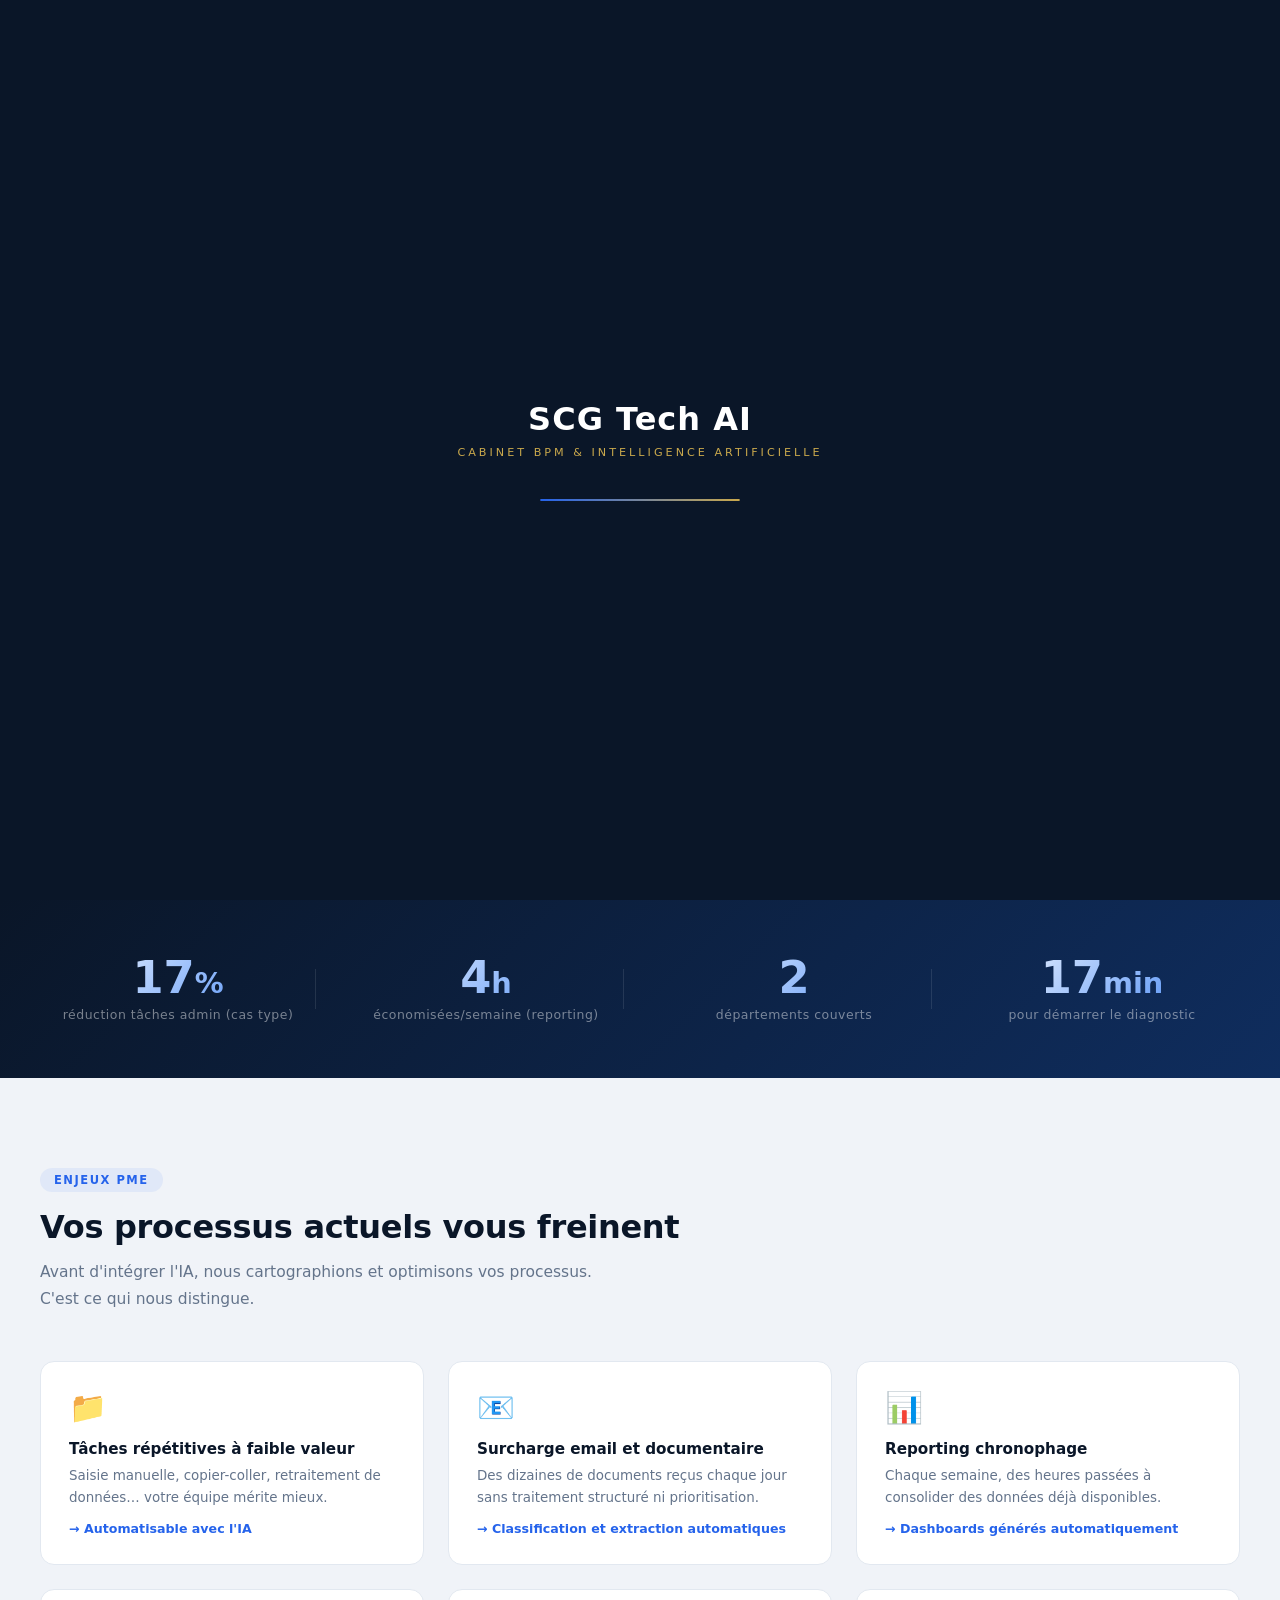
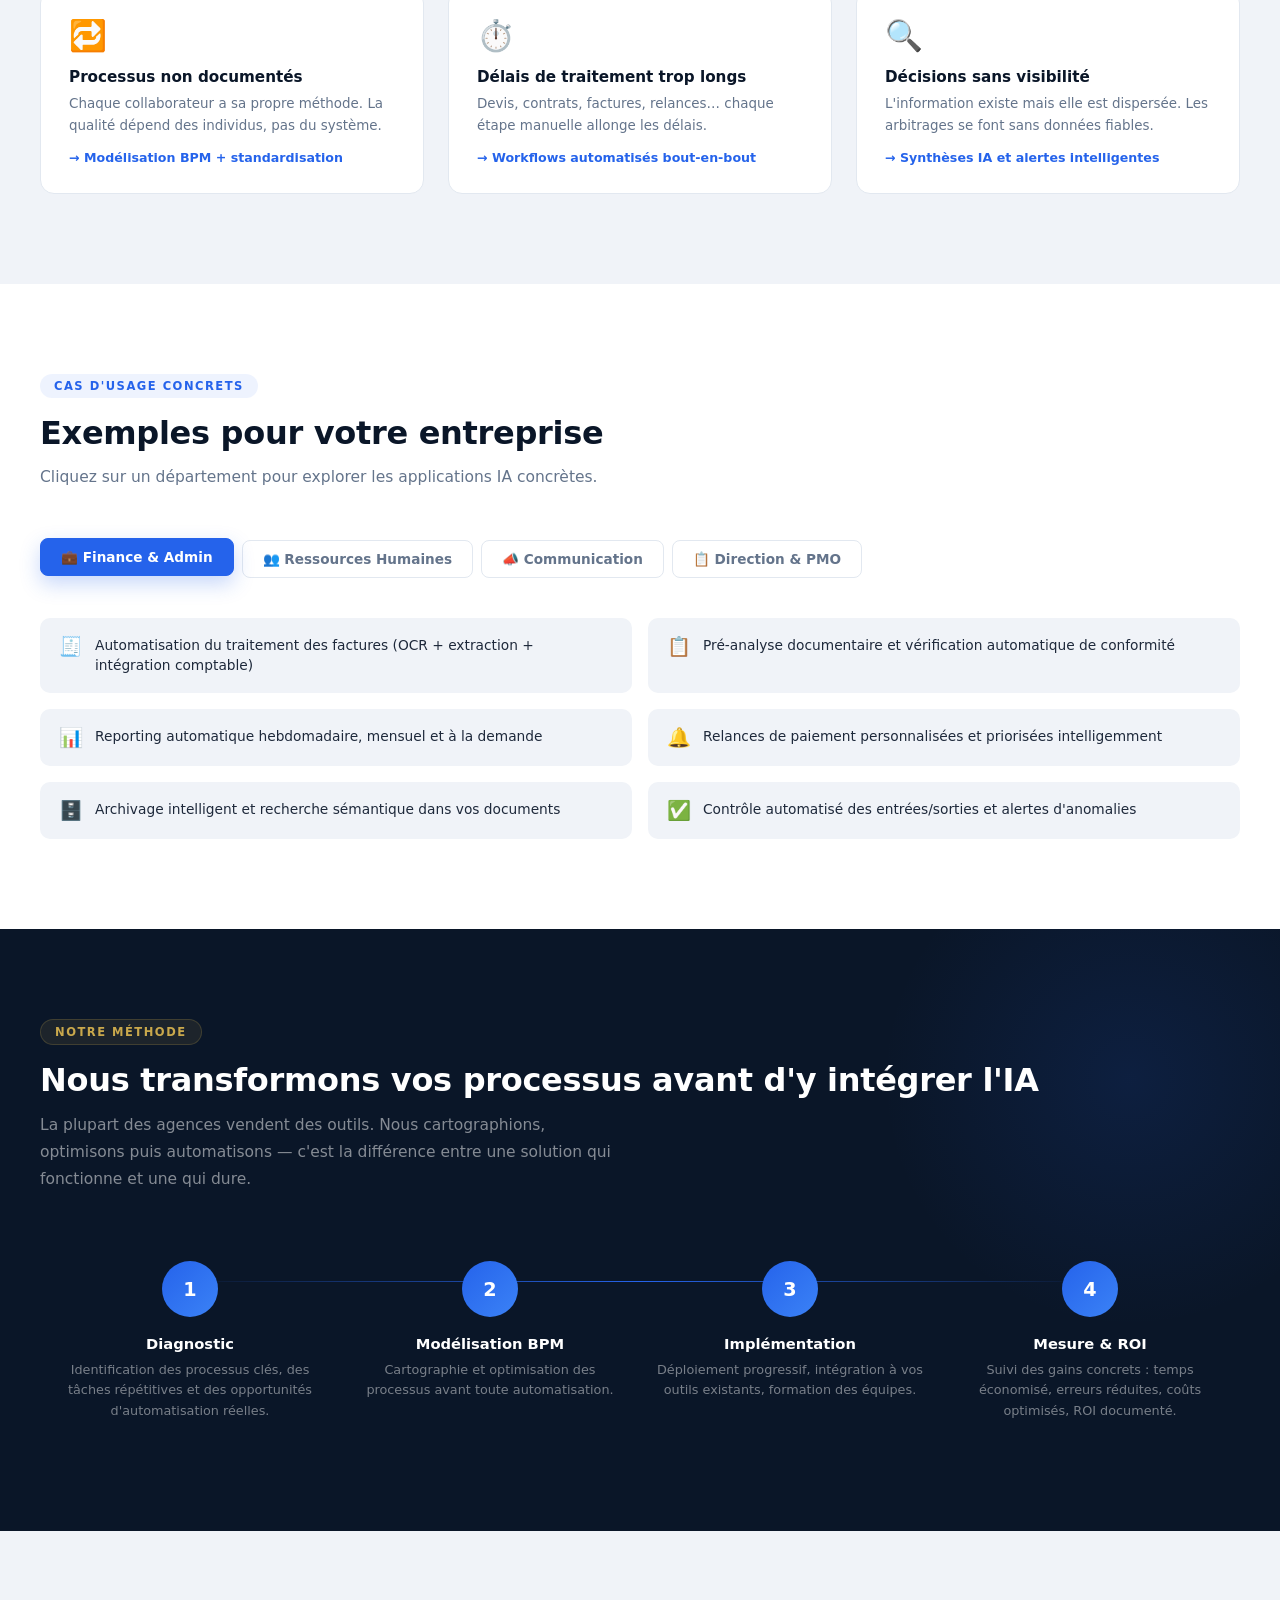
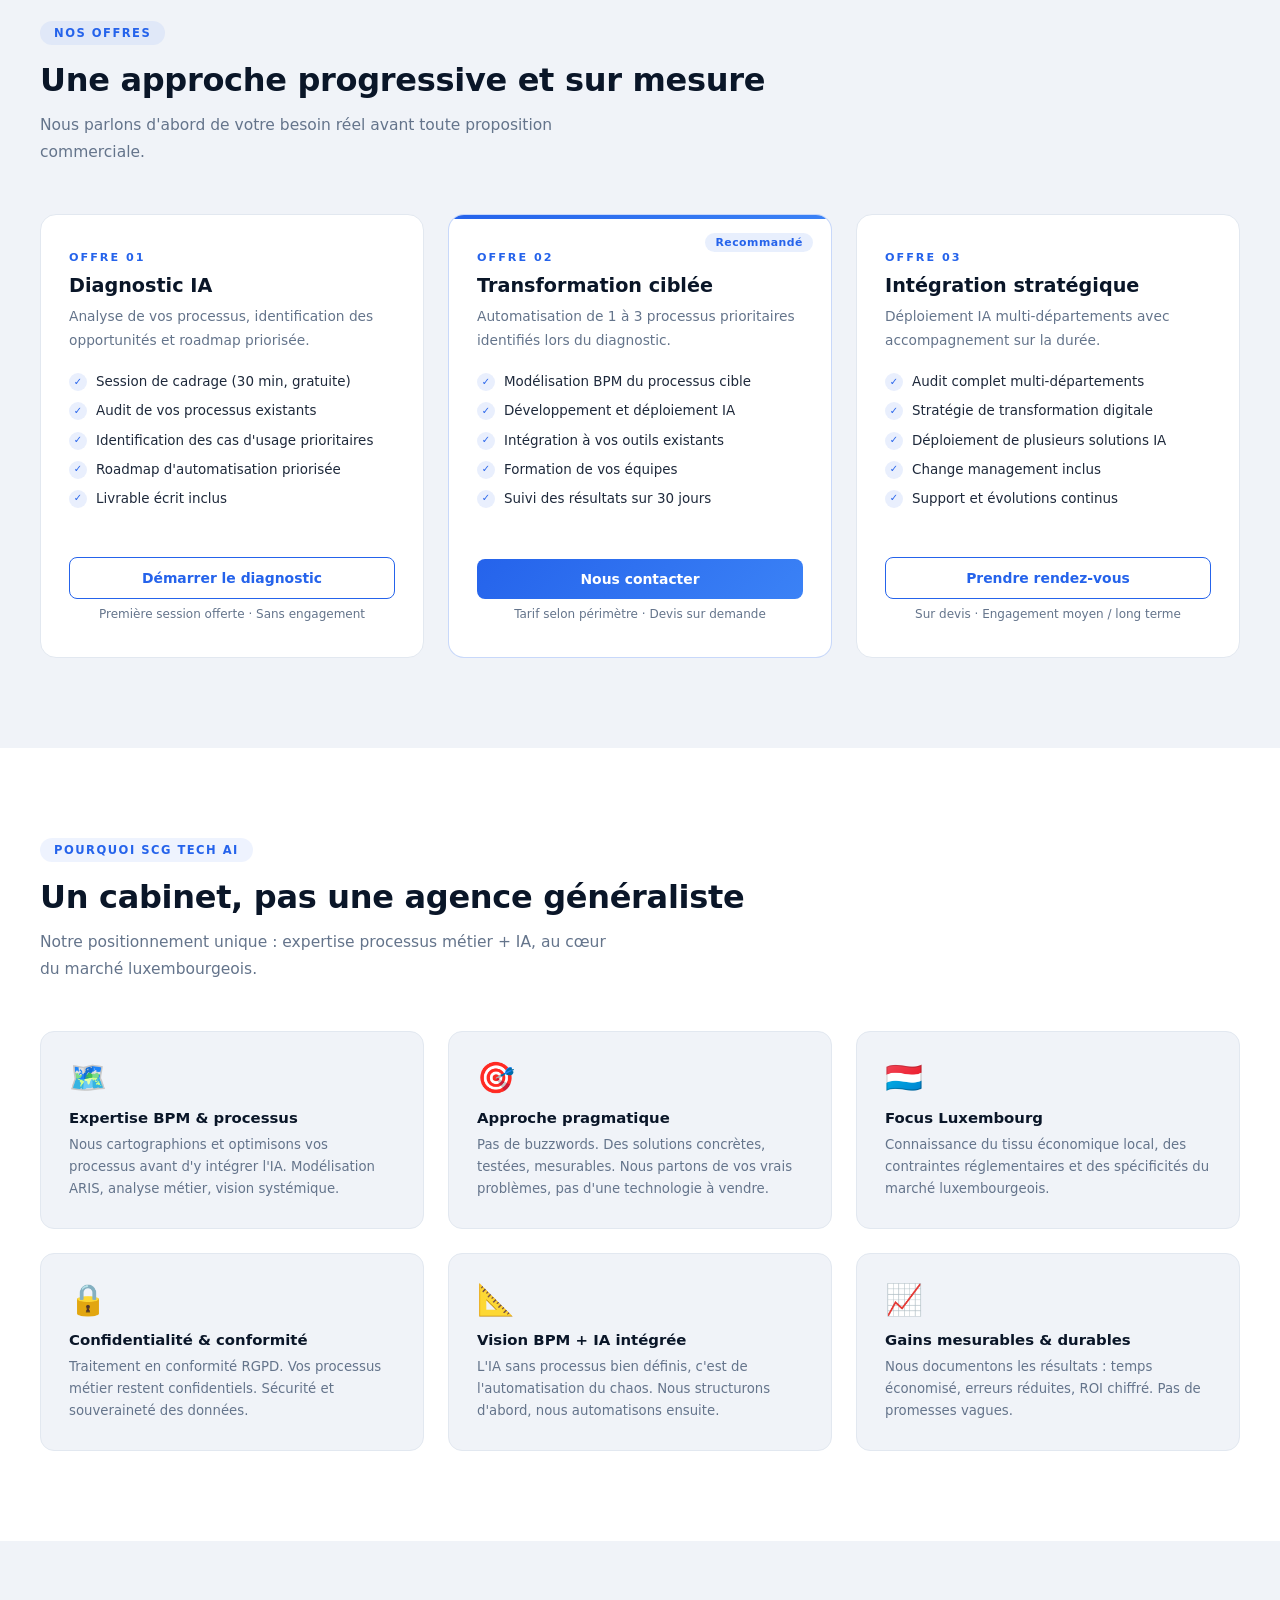
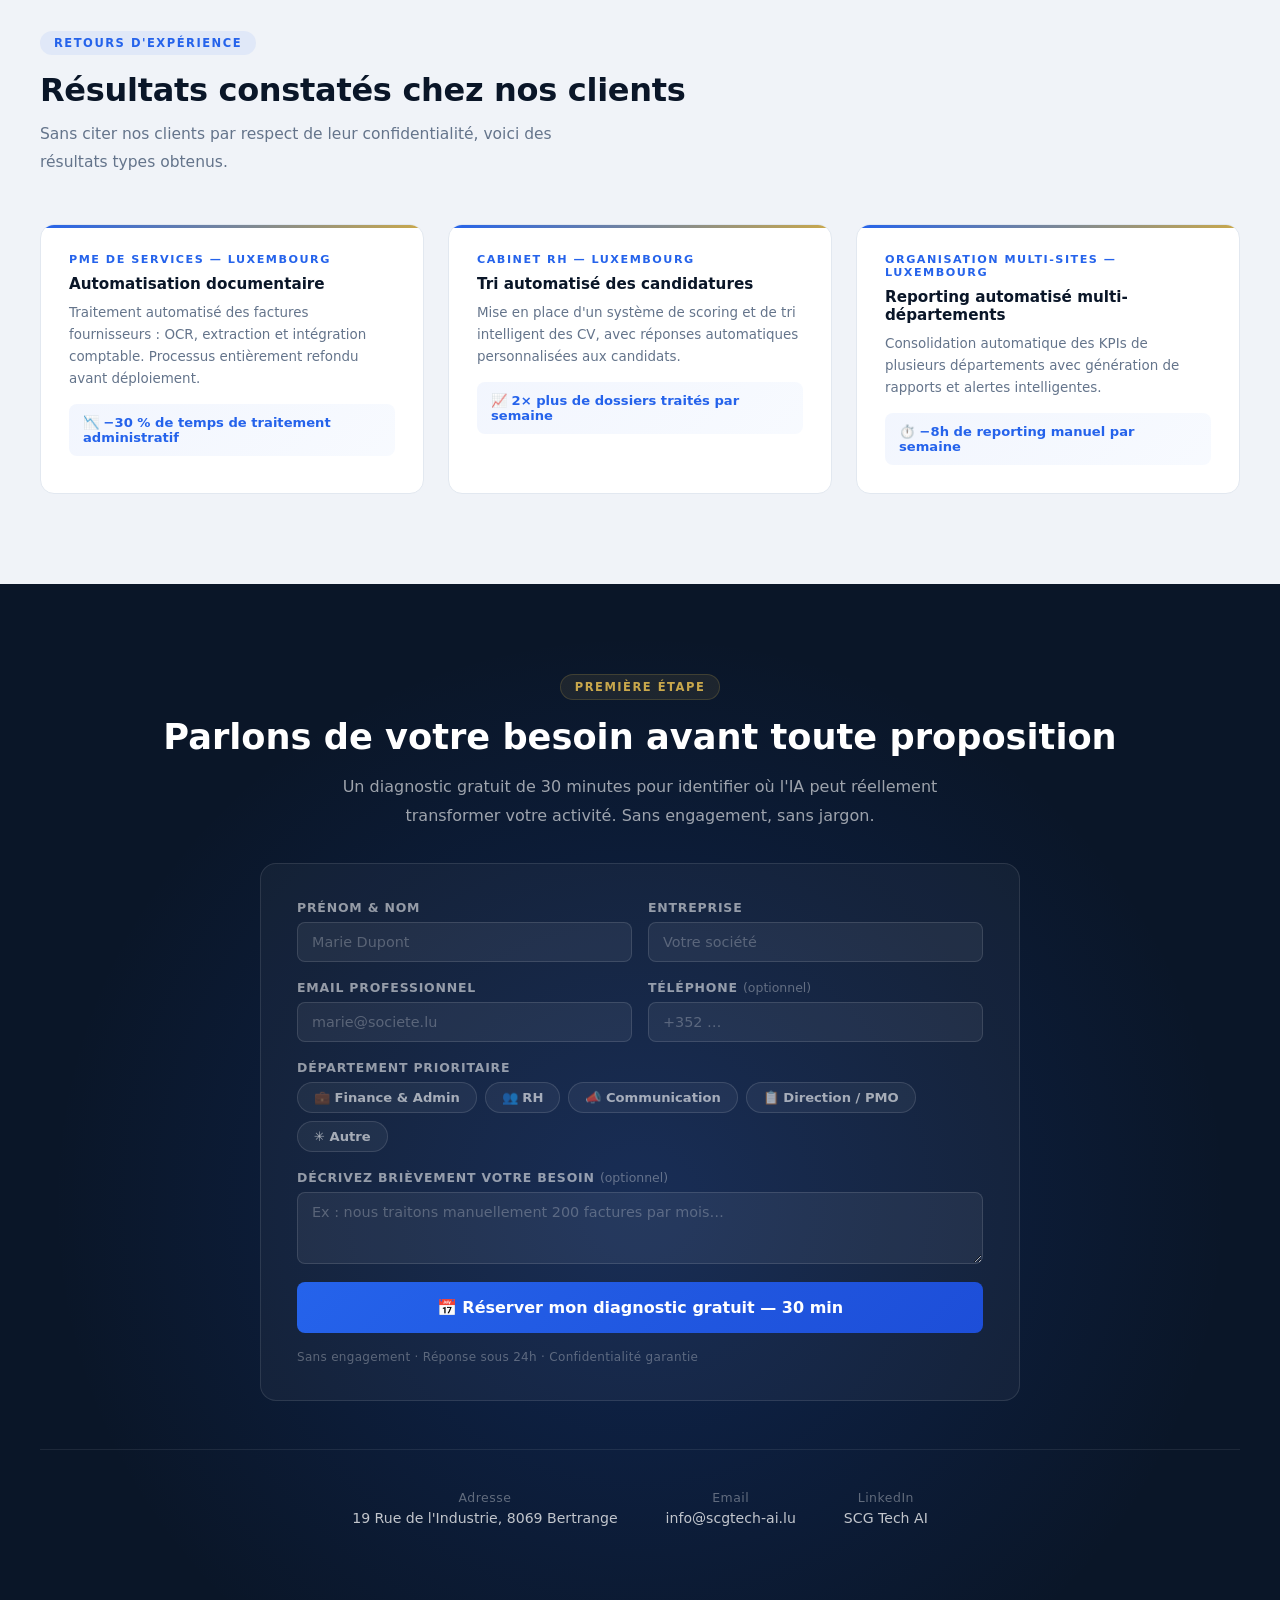
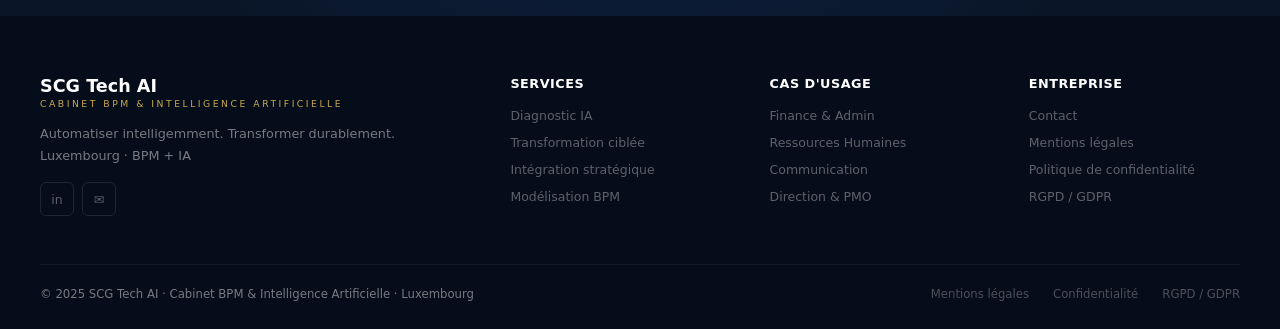
==== commit b399cc68: "Update index.html" ====
--- a/index.html
+++ b/index.html
@@ -268,6 +268,7 @@
   .diag-form{padding:22px}
 }
 </style>
+  <link rel="stylesheet" href="mobile-fix.css" />
 </head>
 <body>
 
@@ -606,17 +607,17 @@
       </ul></div>
       <div class="fc"><h4 data-fr="Entreprise" data-en="Company">Entreprise</h4><ul>
         <li><a href="#contact">Contact</a></li>
-        <li><a href="#" data-fr="Mentions légales" data-en="Legal notices">Mentions légales</a></li>
-        <li><a href="#" data-fr="Politique de confidentialité" data-en="Privacy policy">Politique de confidentialité</a></li>
-        <li><a href="#">RGPD / GDPR</a></li>
+        <li><a href="mentions-legales.html" data-fr="Mentions légales" data-en="Legal notices">Mentions légales</a></li>
+        <li><a href="politique-confidentialite.html" data-fr="Politique de confidentialité" data-en="Privacy policy">Politique de confidentialité</a></li>
+        <li><a href="politique-confidentialite.html">RGPD / GDPR</a></li>
       </ul></div>
     </div>
     <div class="fbot">
       <p>© 2025 SCG Tech AI · <span data-fr="Cabinet BPM & Intelligence Artificielle" data-en="BPM & Artificial Intelligence Firm">Cabinet BPM & Intelligence Artificielle</span> · Luxembourg</p>
       <div class="flegal">
-        <a href="#" data-fr="Mentions légales" data-en="Legal notices">Mentions légales</a>
-        <a href="#" data-fr="Confidentialité" data-en="Privacy">Confidentialité</a>
-        <a href="#">RGPD / GDPR</a>
+        <a href="mentions-legales.html" data-fr="Mentions légales" data-en="Legal notices">Mentions légales</a>
+        <a href="politique-confidentialite.html" data-fr="Confidentialité" data-en="Privacy">Confidentialité</a>
+        <a href="politique-confidentialite.html">RGPD / GDPR</a>
       </div>
     </div>
   </div>
--- a/mobile-fix.css
+++ b/mobile-fix.css
@@ -0,0 +1,135 @@
+/* =============================================
+   MOBILE FIX PATCH — scgtech-ai.lu
+   À coller dans votre fichier CSS principal
+   ou dans un <style> dans le <head> de index.html
+   ============================================= */
+
+/* ── 1. Prévention overflow global ── */
+html, body {
+  overflow-x: hidden;
+  max-width: 100%;
+}
+
+/* ── 2. Hero Section — Fix mobile ── */
+@media (max-width: 768px) {
+
+  /* Container principal du hero */
+  .hero,
+  #hero,
+  section.hero,
+  .hero-section {
+    padding-left: 1.25rem !important;
+    padding-right: 1.25rem !important;
+    text-align: center !important;
+    align-items: center !important;
+  }
+
+  /* Titre principal — réduction taille */
+  .hero h1,
+  .hero-title,
+  #hero h1 {
+    font-size: clamp(2rem, 8vw, 3rem) !important;
+    line-height: 1.15 !important;
+    word-break: break-word !important;
+    overflow-wrap: break-word !important;
+  }
+
+  /* Sous-titre / description */
+  .hero p,
+  .hero-desc,
+  .hero-subtitle {
+    font-size: clamp(0.95rem, 3.5vw, 1.1rem) !important;
+    max-width: 100% !important;
+    padding: 0 !important;
+  }
+
+  /* Boutons CTA — empilement vertical sur mobile */
+  .hero .cta-group,
+  .hero .btn-group,
+  .hero-btns,
+  .cta-buttons {
+    flex-direction: column !important;
+    align-items: center !important;
+    gap: 0.75rem !important;
+    width: 100% !important;
+  }
+
+  .hero .btn,
+  .hero a.btn,
+  .hero .cta-btn,
+  .hero [class*="btn"] {
+    width: 100% !important;
+    max-width: 320px !important;
+    text-align: center !important;
+    justify-content: center !important;
+  }
+
+  /* Badge/pill "Luxembourg · BPM · IA" */
+  .hero-badge,
+  .badge,
+  .pill {
+    font-size: 0.7rem !important;
+    padding: 0.3rem 0.7rem !important;
+    white-space: nowrap !important;
+    max-width: 100% !important;
+    overflow: hidden !important;
+    text-overflow: ellipsis !important;
+  }
+
+  /* Texte animé / typewriter */
+  .typed-text,
+  .typewriter,
+  [class*="type"],
+  .rotating-text {
+    font-size: clamp(1.8rem, 7vw, 2.5rem) !important;
+    white-space: normal !important;
+    word-break: break-word !important;
+  }
+
+  /* Statistiques / compteurs */
+  .stats-row,
+  .counters,
+  .metrics {
+    flex-wrap: wrap !important;
+    gap: 1rem !important;
+    justify-content: center !important;
+  }
+
+  /* Navigation header sur mobile */
+  nav .nav-links,
+  header nav ul {
+    display: none !important; /* géré par votre menu burger existant */
+  }
+}
+
+/* ── 3. Fix Navbar overflow ── */
+@media (max-width: 1024px) {
+  header,
+  nav,
+  .navbar {
+    overflow-x: hidden !important;
+  }
+
+  .nav-inner,
+  .header-inner {
+    padding-left: 1rem !important;
+    padding-right: 1rem !important;
+    gap: 0.5rem !important;
+  }
+}
+
+/* ── 4. Fix sections générales ── */
+@media (max-width: 768px) {
+  section {
+    padding-left: clamp(1rem, 4vw, 1.5rem) !important;
+    padding-right: clamp(1rem, 4vw, 1.5rem) !important;
+  }
+
+  .container,
+  .wrapper,
+  .section-inner {
+    max-width: 100% !important;
+    padding-left: 1rem !important;
+    padding-right: 1rem !important;
+  }
+}
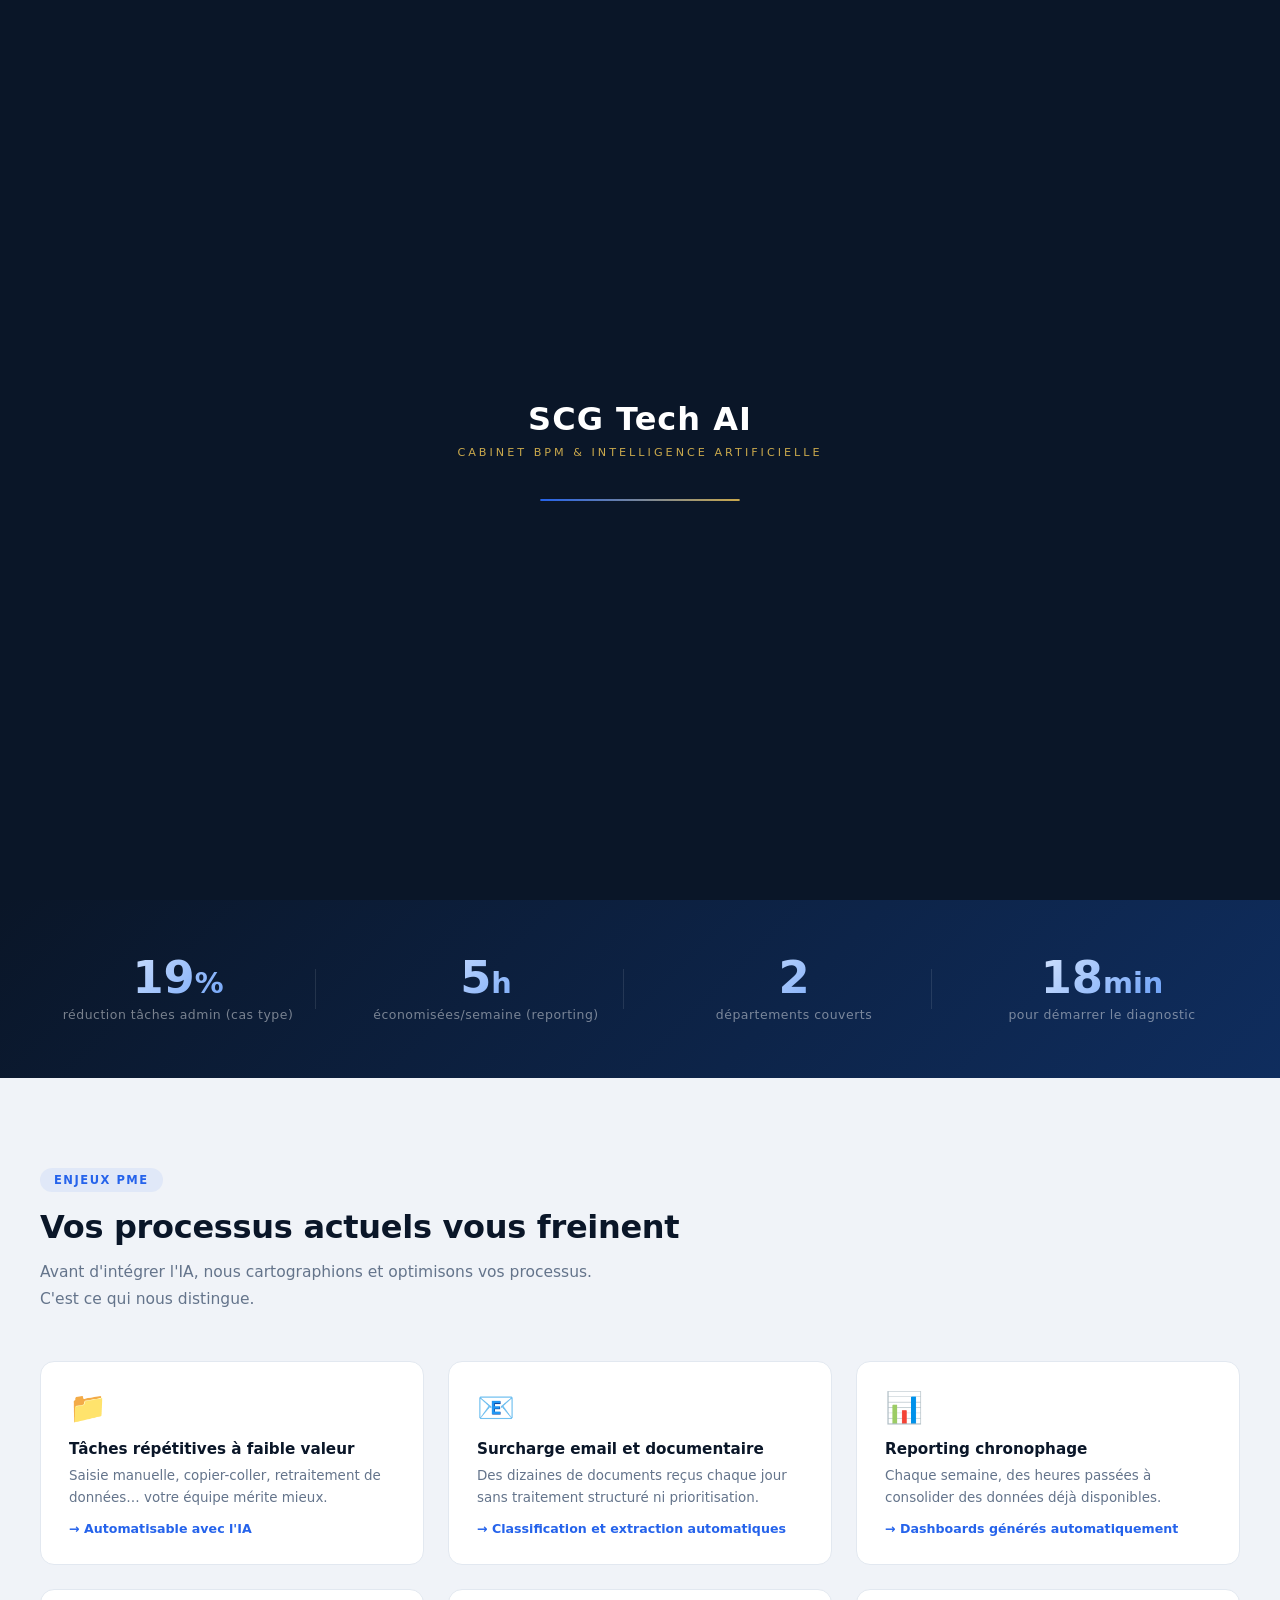
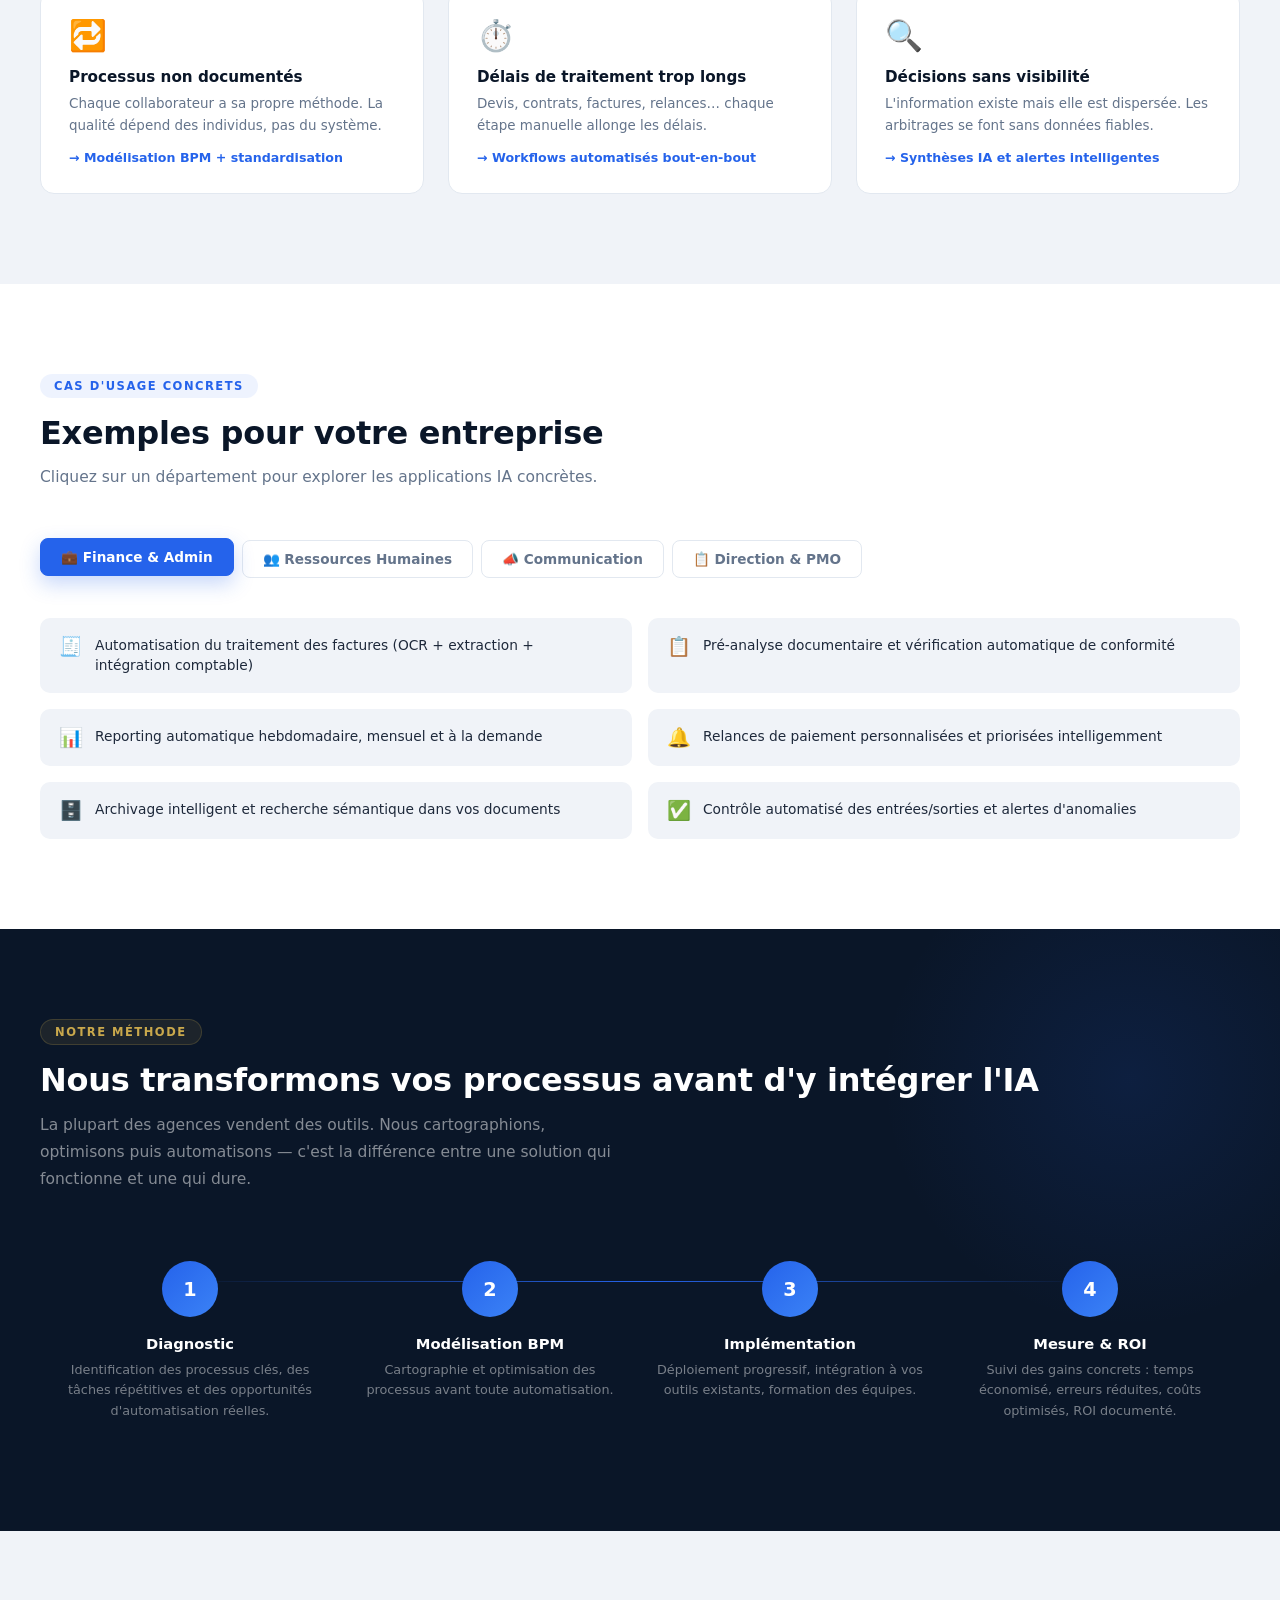
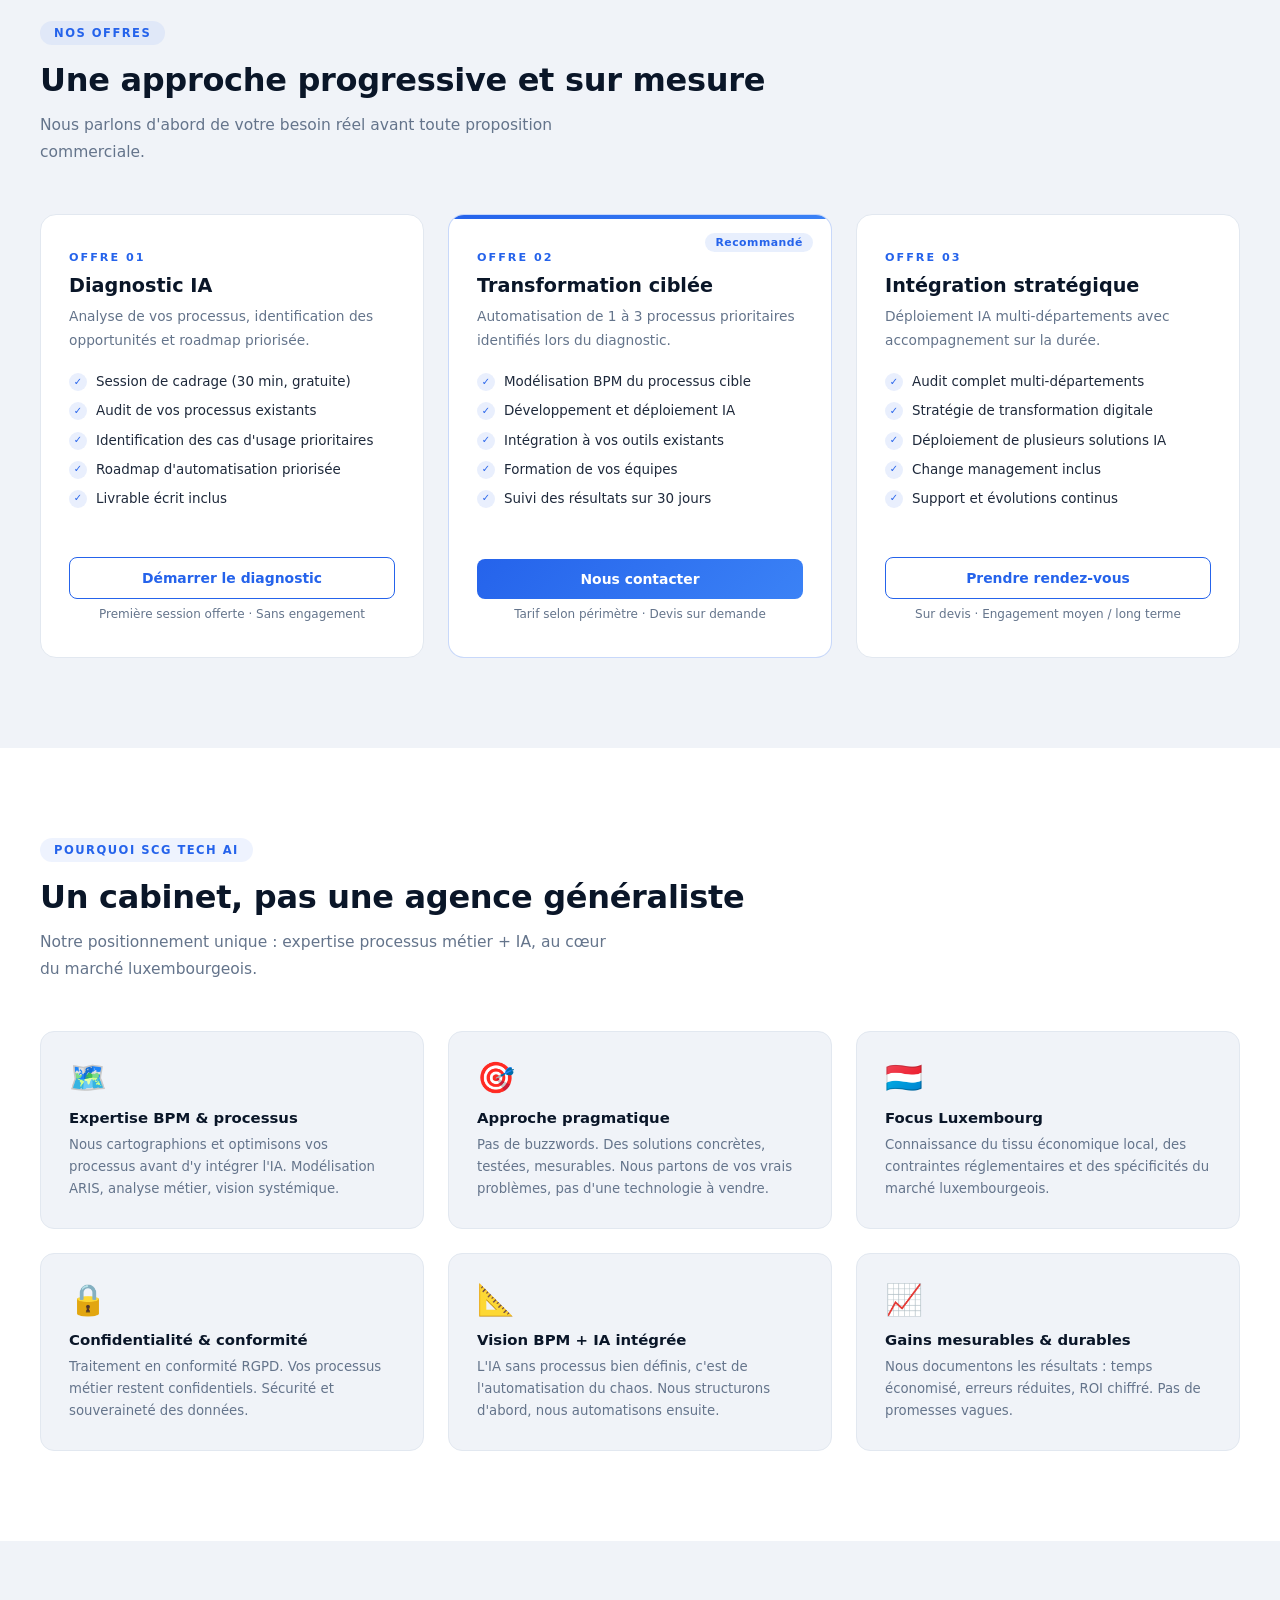
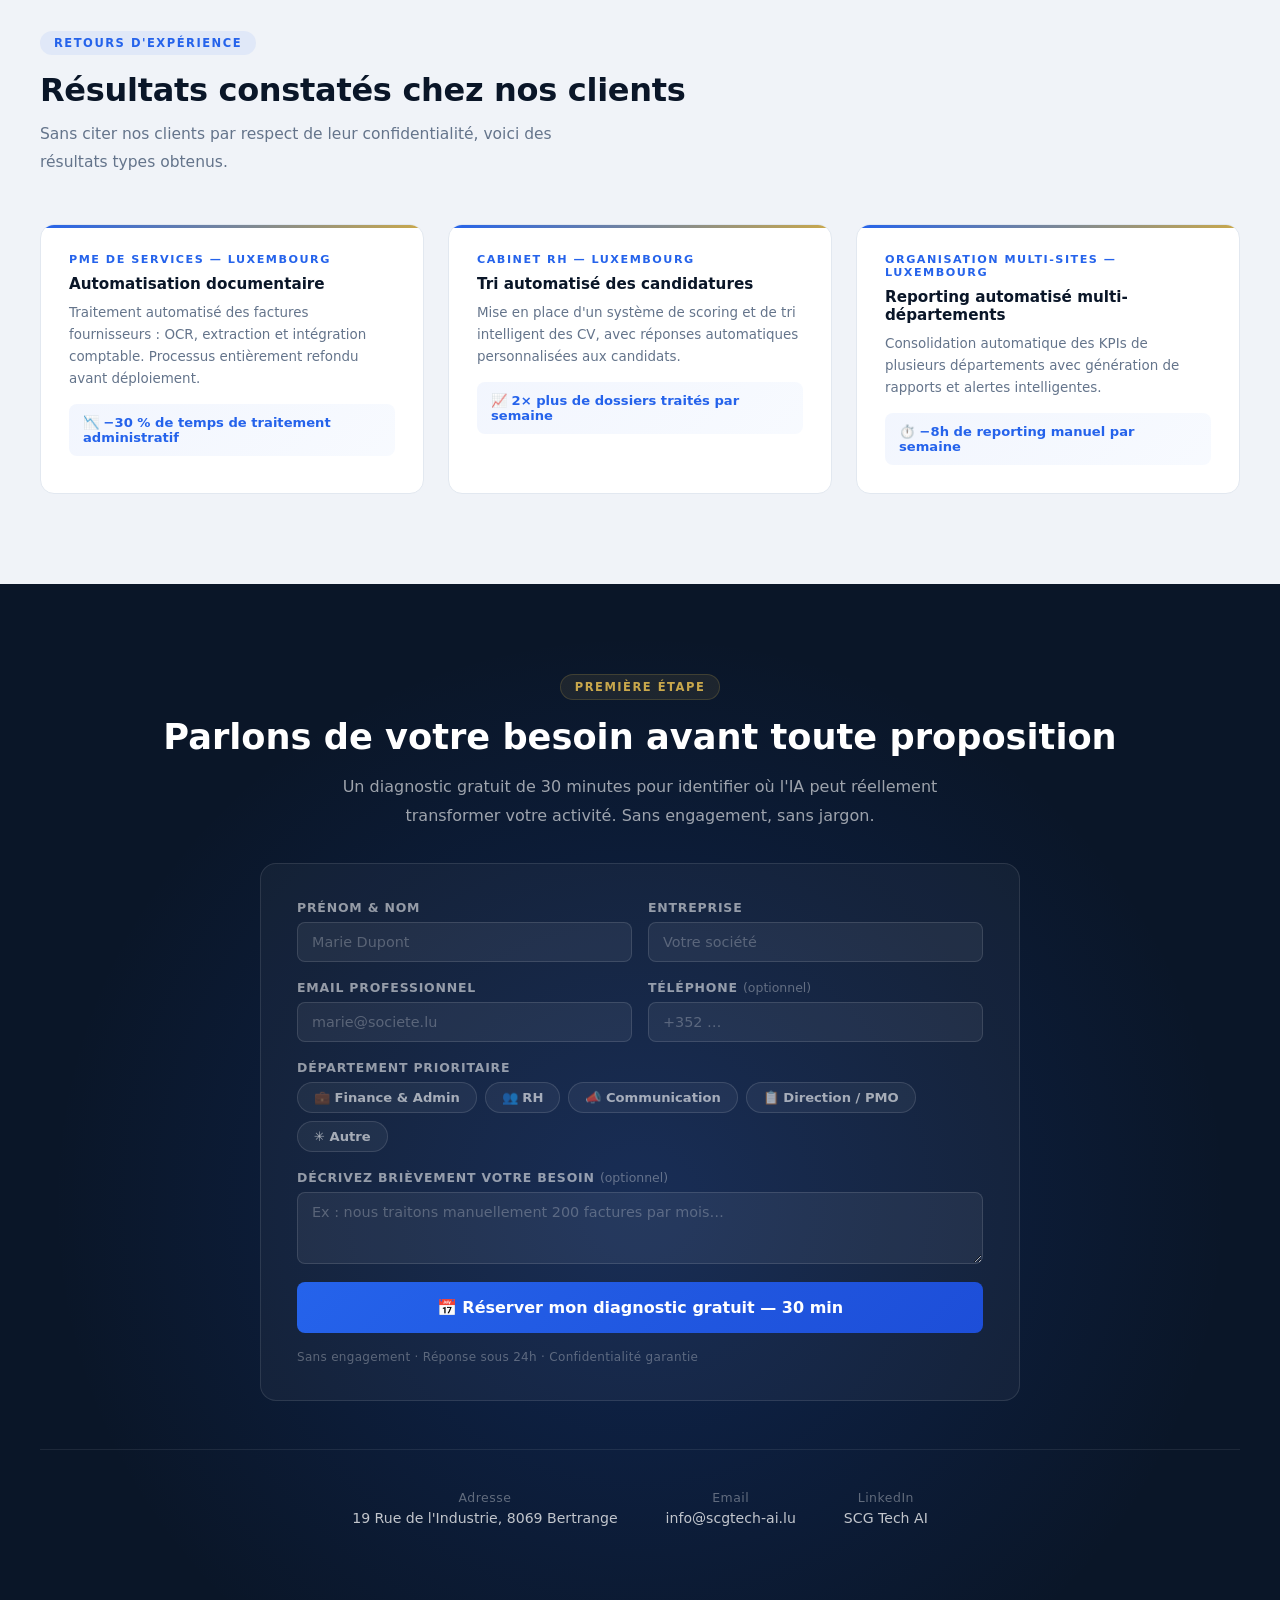
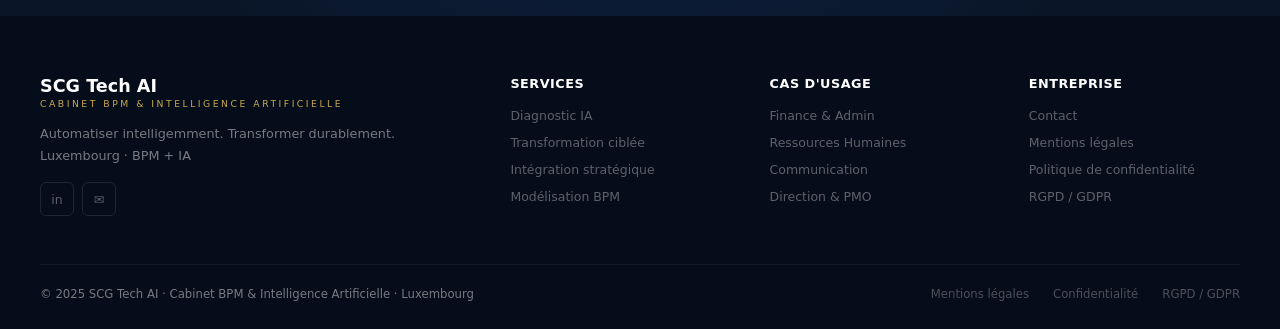
==== commit ba9bbfeb: "Update index.html" ====
--- a/index.html
+++ b/index.html
@@ -578,7 +578,7 @@
     <div class="cta-contacts rv">
       <div class="ctact"><span data-fr="Adresse" data-en="Address">Adresse</span><a>19 Rue de l'Industrie, 8069 Bertrange</a></div>
       <div class="ctact"><span>Email</span><a href="mailto:info@scgtech-ai.lu">info@scgtech-ai.lu</a></div>
-      <div class="ctact"><span>LinkedIn</span><a href="https://linkedin.com" target="_blank">SCG Tech AI</a></div>
+      <div class="ctact"><span>LinkedIn</span><a href="https://www.linkedin.com/company/scg-tech-ai" target="_blank">SCG Tech AI</a></div>
     </div>
   </div>
 </section>
@@ -591,7 +591,7 @@
         <span class="flm">SCG Tech AI</span>
         <span class="fls" data-fr="Cabinet BPM & Intelligence Artificielle" data-en="BPM & Artificial Intelligence Firm">Cabinet BPM & Intelligence Artificielle</span>
         <p data-fr="Automatiser intelligemment. Transformer durablement. Luxembourg · BPM + IA" data-en="Automate intelligently. Transform durably. Luxembourg · BPM + AI">Automatiser intelligemment. Transformer durablement. Luxembourg · BPM + IA</p>
-        <div class="fsoc"><a href="https://linkedin.com" target="_blank" class="soc">in</a><a href="mailto:info@scgtech-ai.lu" class="soc">✉</a></div>
+        <div class="fsoc"><a href="https://www.linkedin.com/company/scg-tech-ai" target="_blank" class="soc">in</a><a href="mailto:info@scgtech-ai.lu" class="soc">✉</a></div>
       </div>
       <div class="fc"><h4 data-fr="Services" data-en="Services">Services</h4><ul>
         <li><a href="#offres" data-fr="Diagnostic IA" data-en="AI Diagnosis">Diagnostic IA</a></li>
--- a/mobile-fix.css
+++ b/mobile-fix.css
@@ -1,135 +1,53 @@
-/* =============================================
-   MOBILE FIX PATCH — scgtech-ai.lu
-   À coller dans votre fichier CSS principal
-   ou dans un <style> dans le <head> de index.html
-   ============================================= */
-
-/* ── 1. Prévention overflow global ── */
 html, body {
   overflow-x: hidden;
   max-width: 100%;
 }
 
-/* ── 2. Hero Section — Fix mobile ── */
 @media (max-width: 768px) {
 
-  /* Container principal du hero */
-  .hero,
-  #hero,
-  section.hero,
-  .hero-section {
-    padding-left: 1.25rem !important;
-    padding-right: 1.25rem !important;
+  .hero-inner {
+    grid-template-columns: 1fr !important;
     text-align: center !important;
-    align-items: center !important;
+    padding: 0 1.5rem !important;
+    width: 100% !important;
+    gap: 2rem !important;
   }
 
-  /* Titre principal — réduction taille */
-  .hero h1,
-  .hero-title,
-  #hero h1 {
-    font-size: clamp(2rem, 8vw, 3rem) !important;
-    line-height: 1.15 !important;
-    word-break: break-word !important;
-    overflow-wrap: break-word !important;
-  }
-
-  /* Sous-titre / description */
-  .hero p,
-  .hero-desc,
-  .hero-subtitle {
-    font-size: clamp(0.95rem, 3.5vw, 1.1rem) !important;
-    max-width: 100% !important;
-    padding: 0 !important;
-  }
-
-  /* Boutons CTA — empilement vertical sur mobile */
-  .hero .cta-group,
-  .hero .btn-group,
-  .hero-btns,
-  .cta-buttons {
+  .hero-inner > div:first-child {
+    display: flex !important;
     flex-direction: column !important;
     align-items: center !important;
-    gap: 0.75rem !important;
     width: 100% !important;
   }
 
-  .hero .btn,
-  .hero a.btn,
-  .hero .cta-btn,
-  .hero [class*="btn"] {
+  .hero-badge,
+  .hero-sub,
+  .hero-intro {
+    max-width: 100% !important;
     width: 100% !important;
-    max-width: 320px !important;
+    text-align: center !important;
+  }
+
+  .hero-btns {
+    flex-direction: column !important;
+    align-items: center !important;
+    width: 100% !important;
+    gap: 0.75rem !important;
+  }
+
+  .btn-p, .btn-o {
+    width: 100% !important;
+    max-width: 280px !important;
     text-align: center !important;
     justify-content: center !important;
   }
 
-  /* Badge/pill "Luxembourg · BPM · IA" */
-  .hero-badge,
-  .badge,
-  .pill {
-    font-size: 0.7rem !important;
-    padding: 0.3rem 0.7rem !important;
-    white-space: nowrap !important;
-    max-width: 100% !important;
-    overflow: hidden !important;
-    text-overflow: ellipsis !important;
+  .hero-cards {
+    width: 100% !important;
   }
 
-  /* Texte animé / typewriter */
-  .typed-text,
-  .typewriter,
-  [class*="type"],
-  .rotating-text {
-    font-size: clamp(1.8rem, 7vw, 2.5rem) !important;
-    white-space: normal !important;
-    word-break: break-word !important;
-  }
-
-  /* Statistiques / compteurs */
-  .stats-row,
-  .counters,
-  .metrics {
-    flex-wrap: wrap !important;
-    gap: 1rem !important;
-    justify-content: center !important;
-  }
-
-  /* Navigation header sur mobile */
-  nav .nav-links,
-  header nav ul {
-    display: none !important; /* géré par votre menu burger existant */
+  section {
+    padding-left: 1.25rem !important;
+    padding-right: 1.25rem !important;
   }
 }
-
-/* ── 3. Fix Navbar overflow ── */
-@media (max-width: 1024px) {
-  header,
-  nav,
-  .navbar {
-    overflow-x: hidden !important;
-  }
-
-  .nav-inner,
-  .header-inner {
-    padding-left: 1rem !important;
-    padding-right: 1rem !important;
-    gap: 0.5rem !important;
-  }
-}
-
-/* ── 4. Fix sections générales ── */
-@media (max-width: 768px) {
-  section {
-    padding-left: clamp(1rem, 4vw, 1.5rem) !important;
-    padding-right: clamp(1rem, 4vw, 1.5rem) !important;
-  }
-
-  .container,
-  .wrapper,
-  .section-inner {
-    max-width: 100% !important;
-    padding-left: 1rem !important;
-    padding-right: 1rem !important;
-  }
-}
